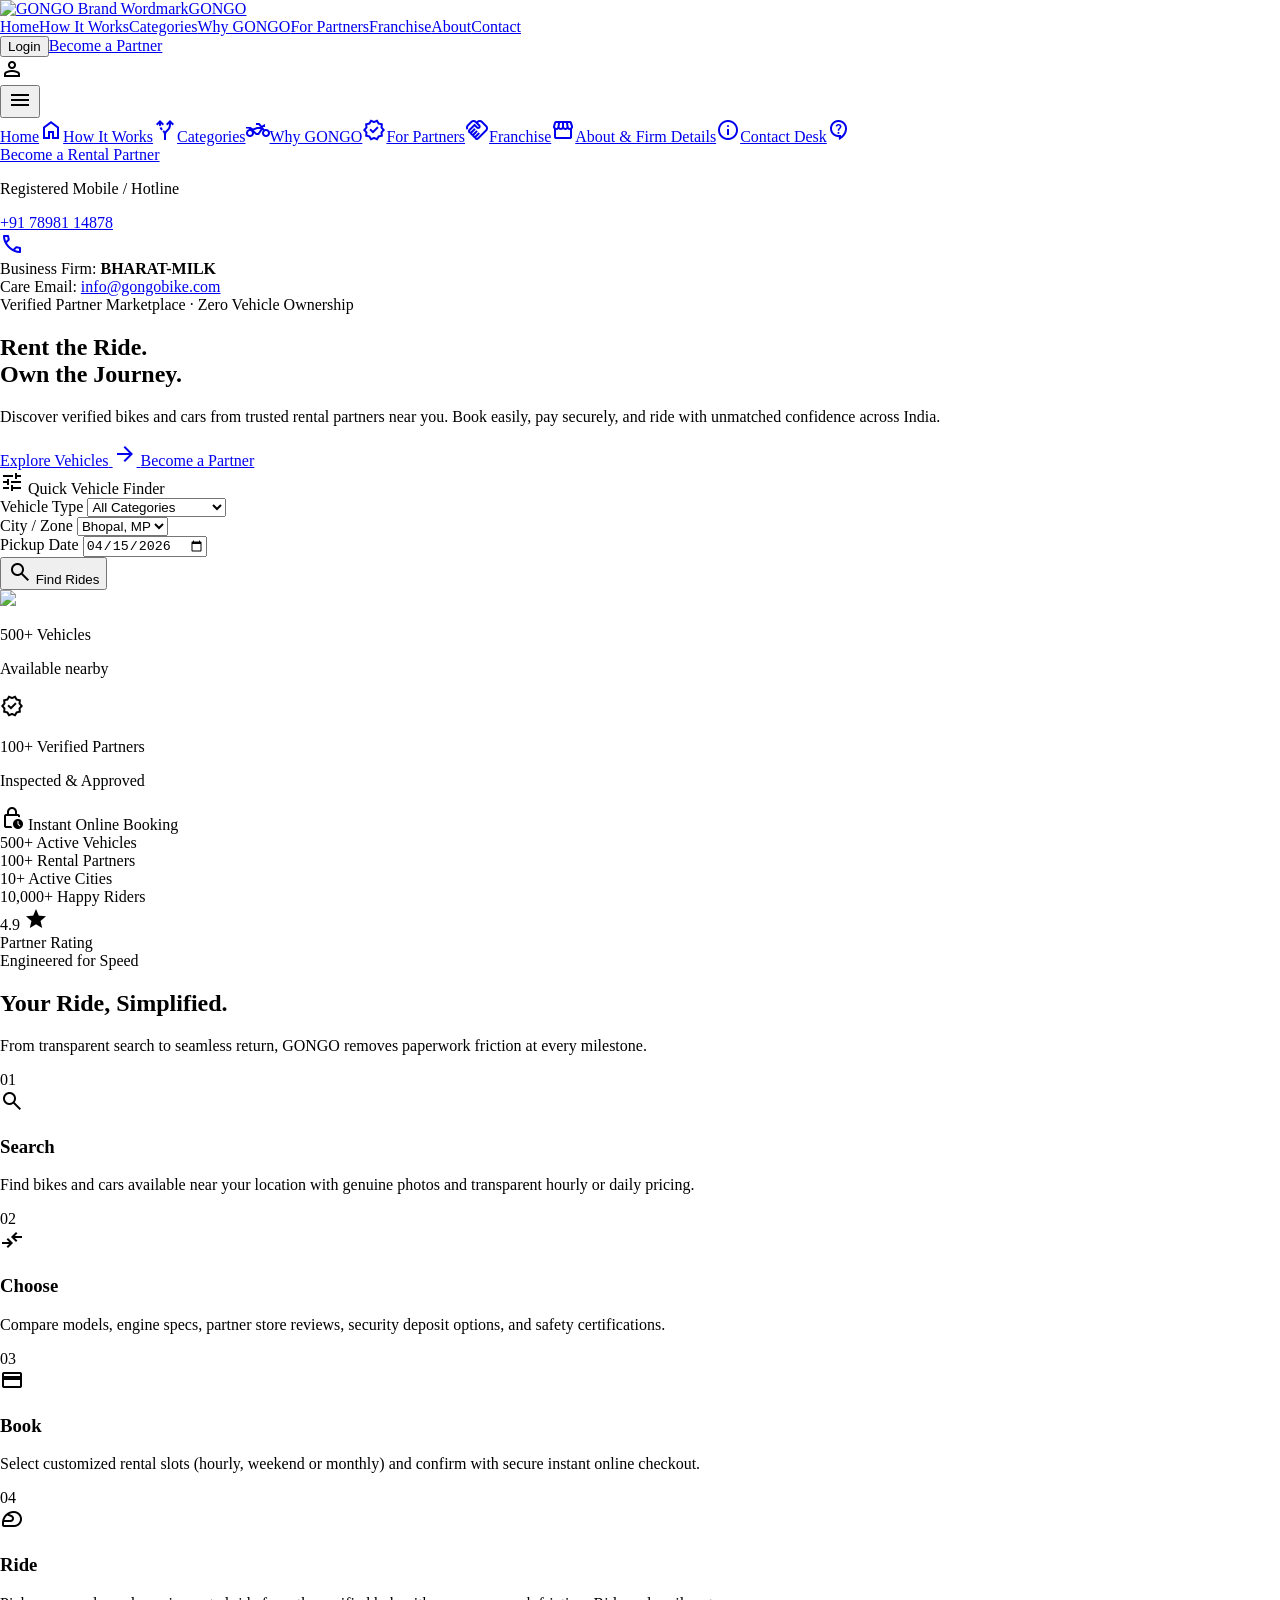
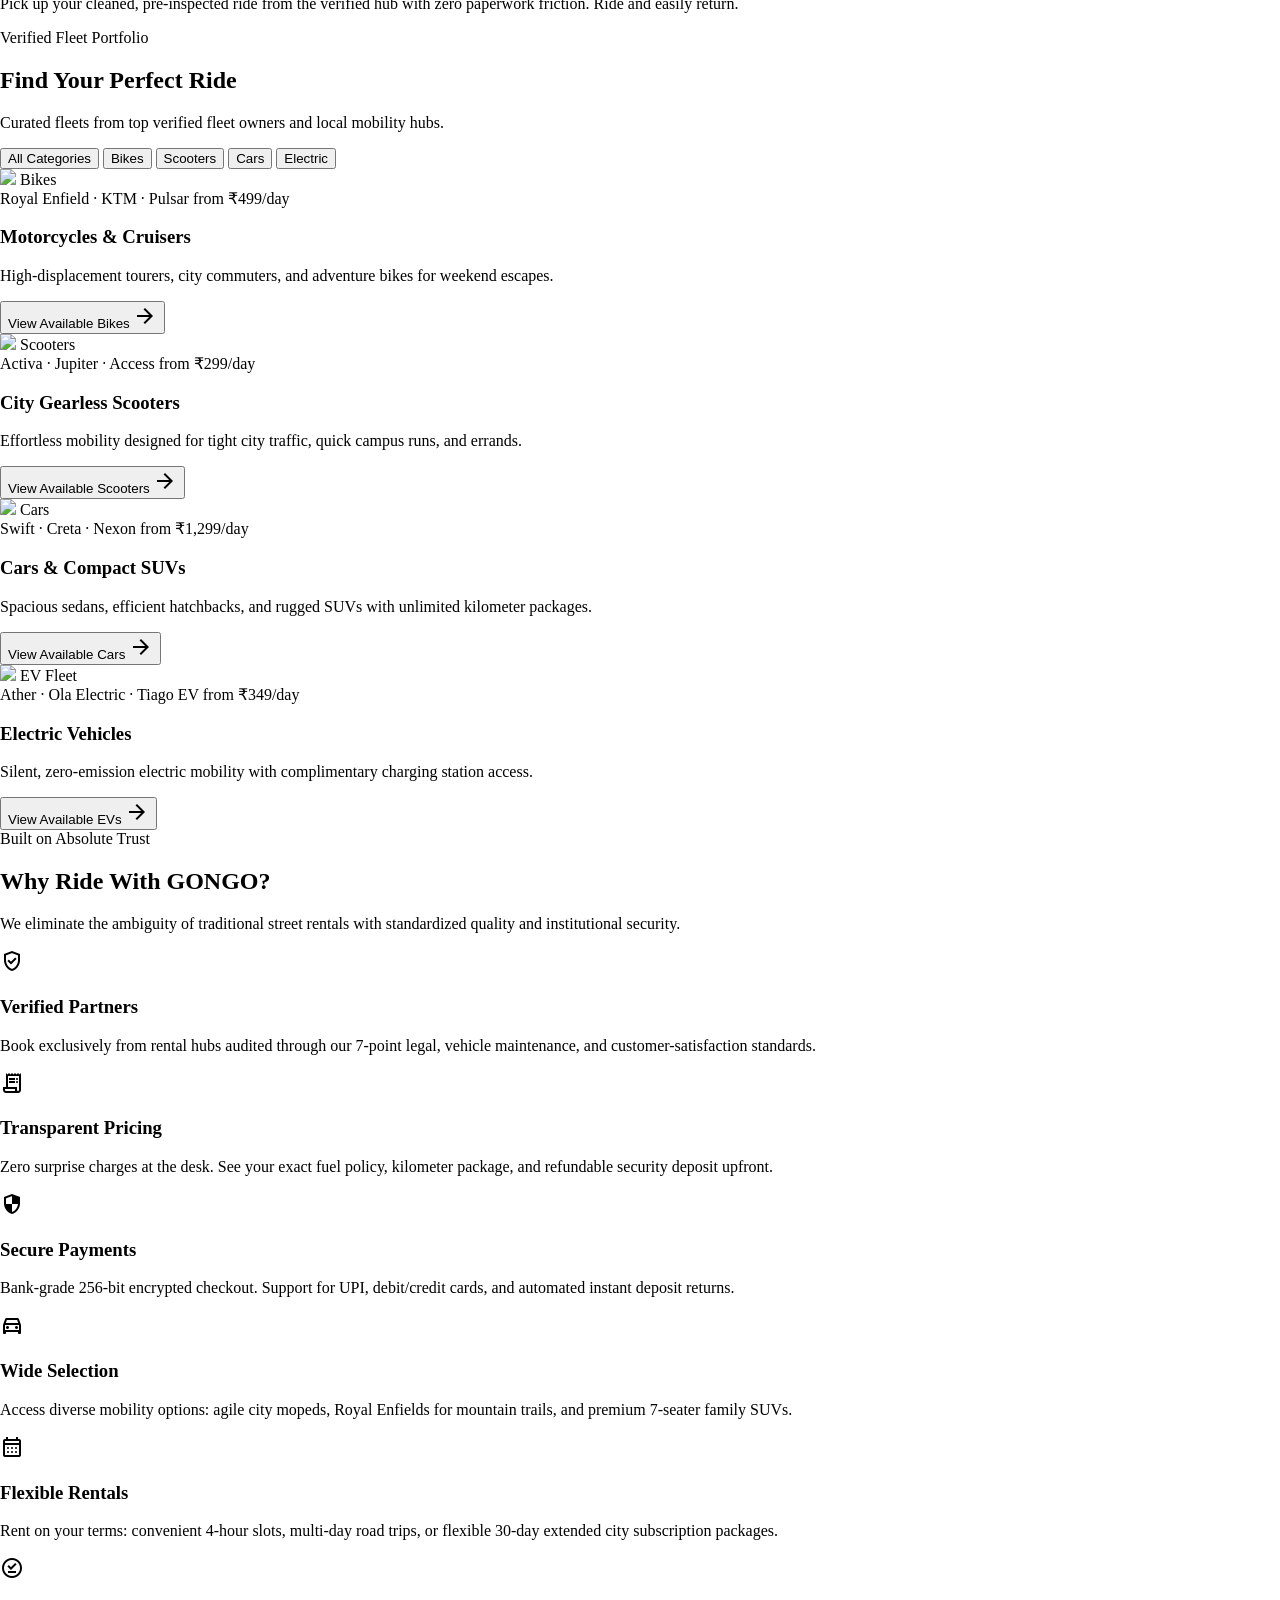
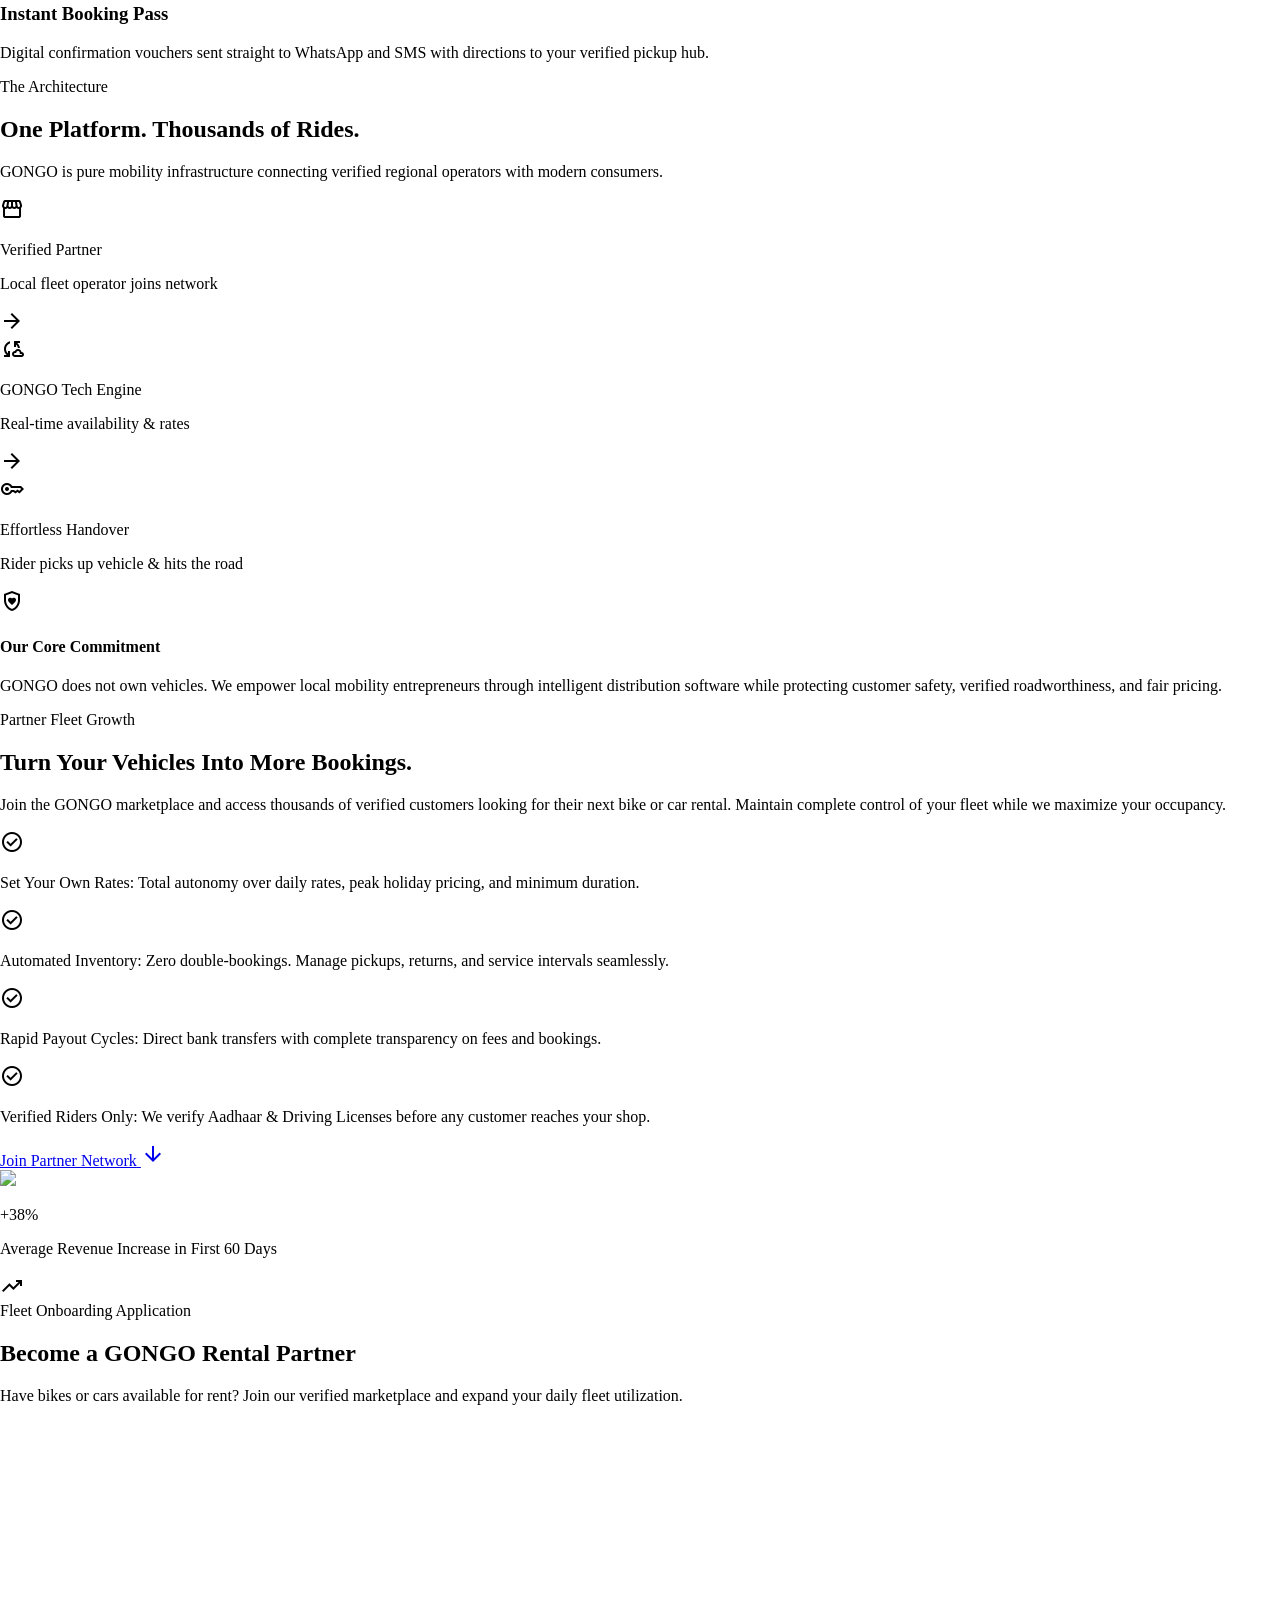
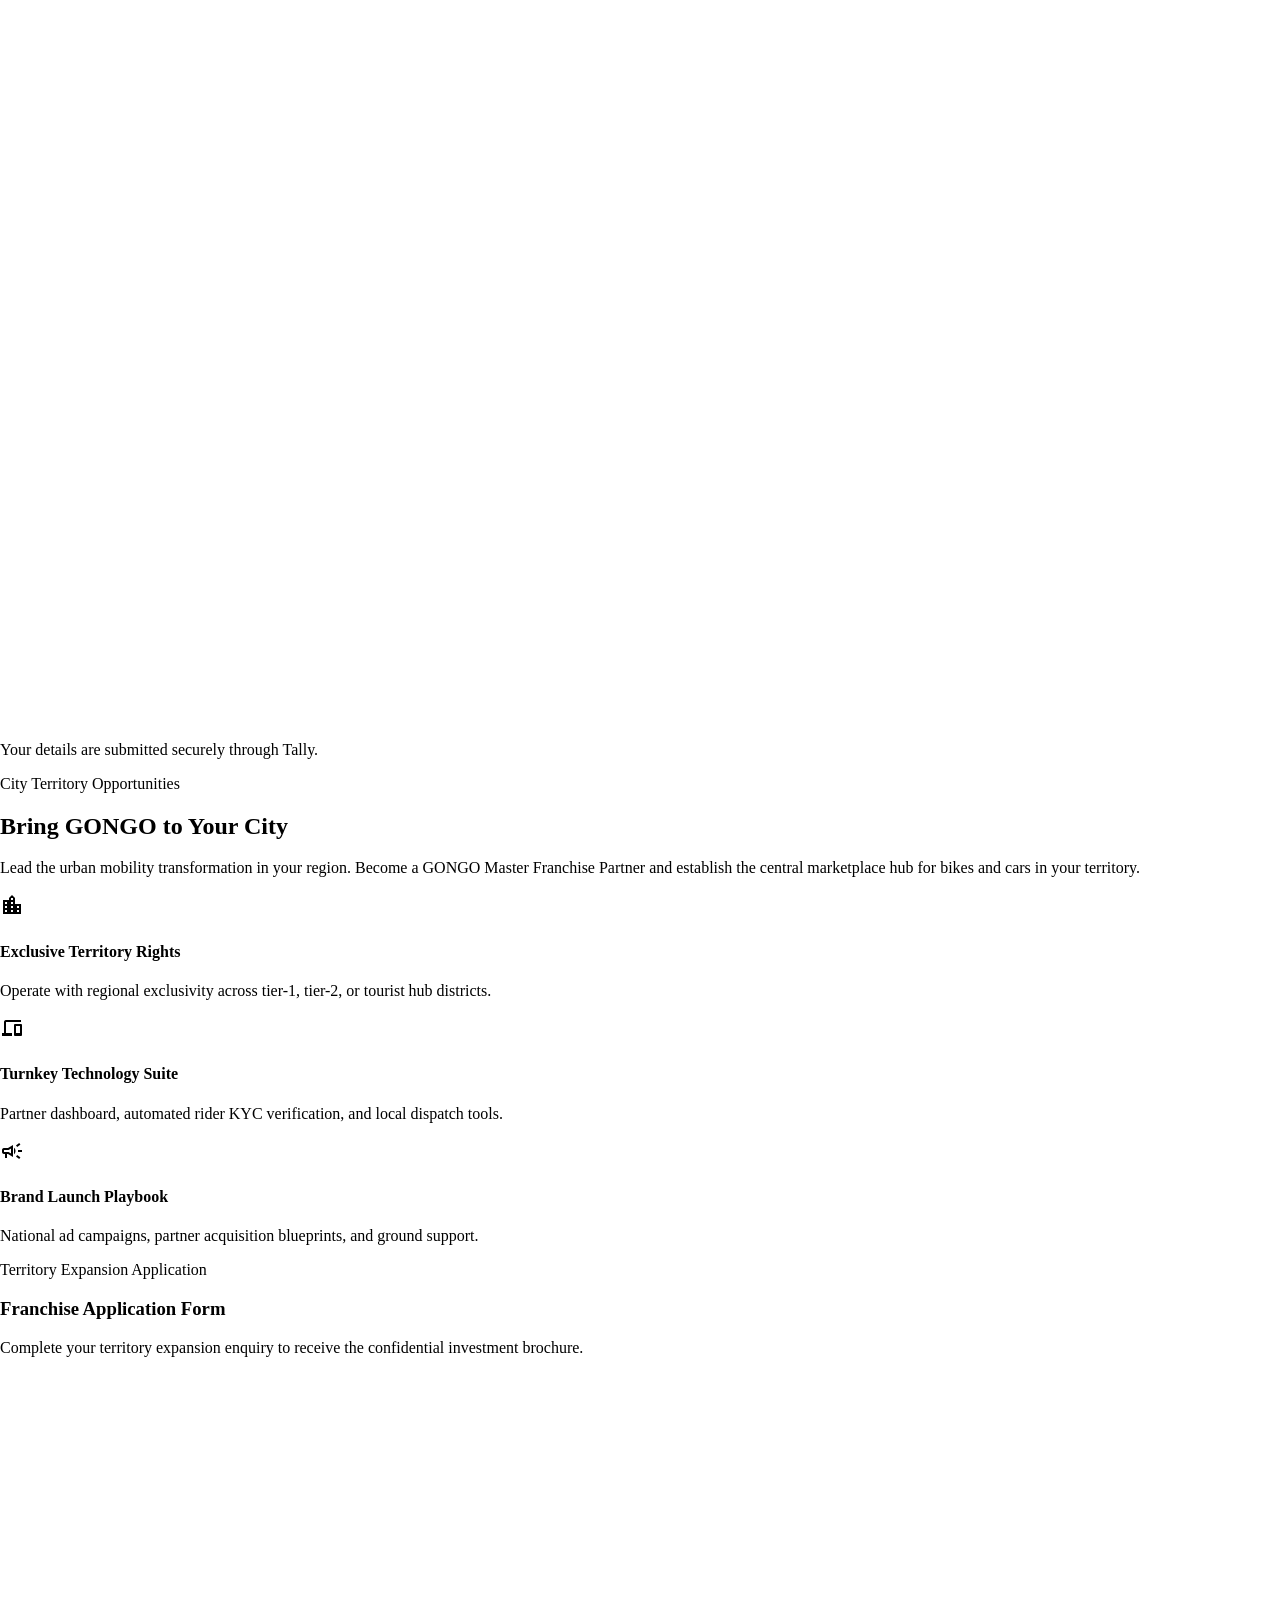
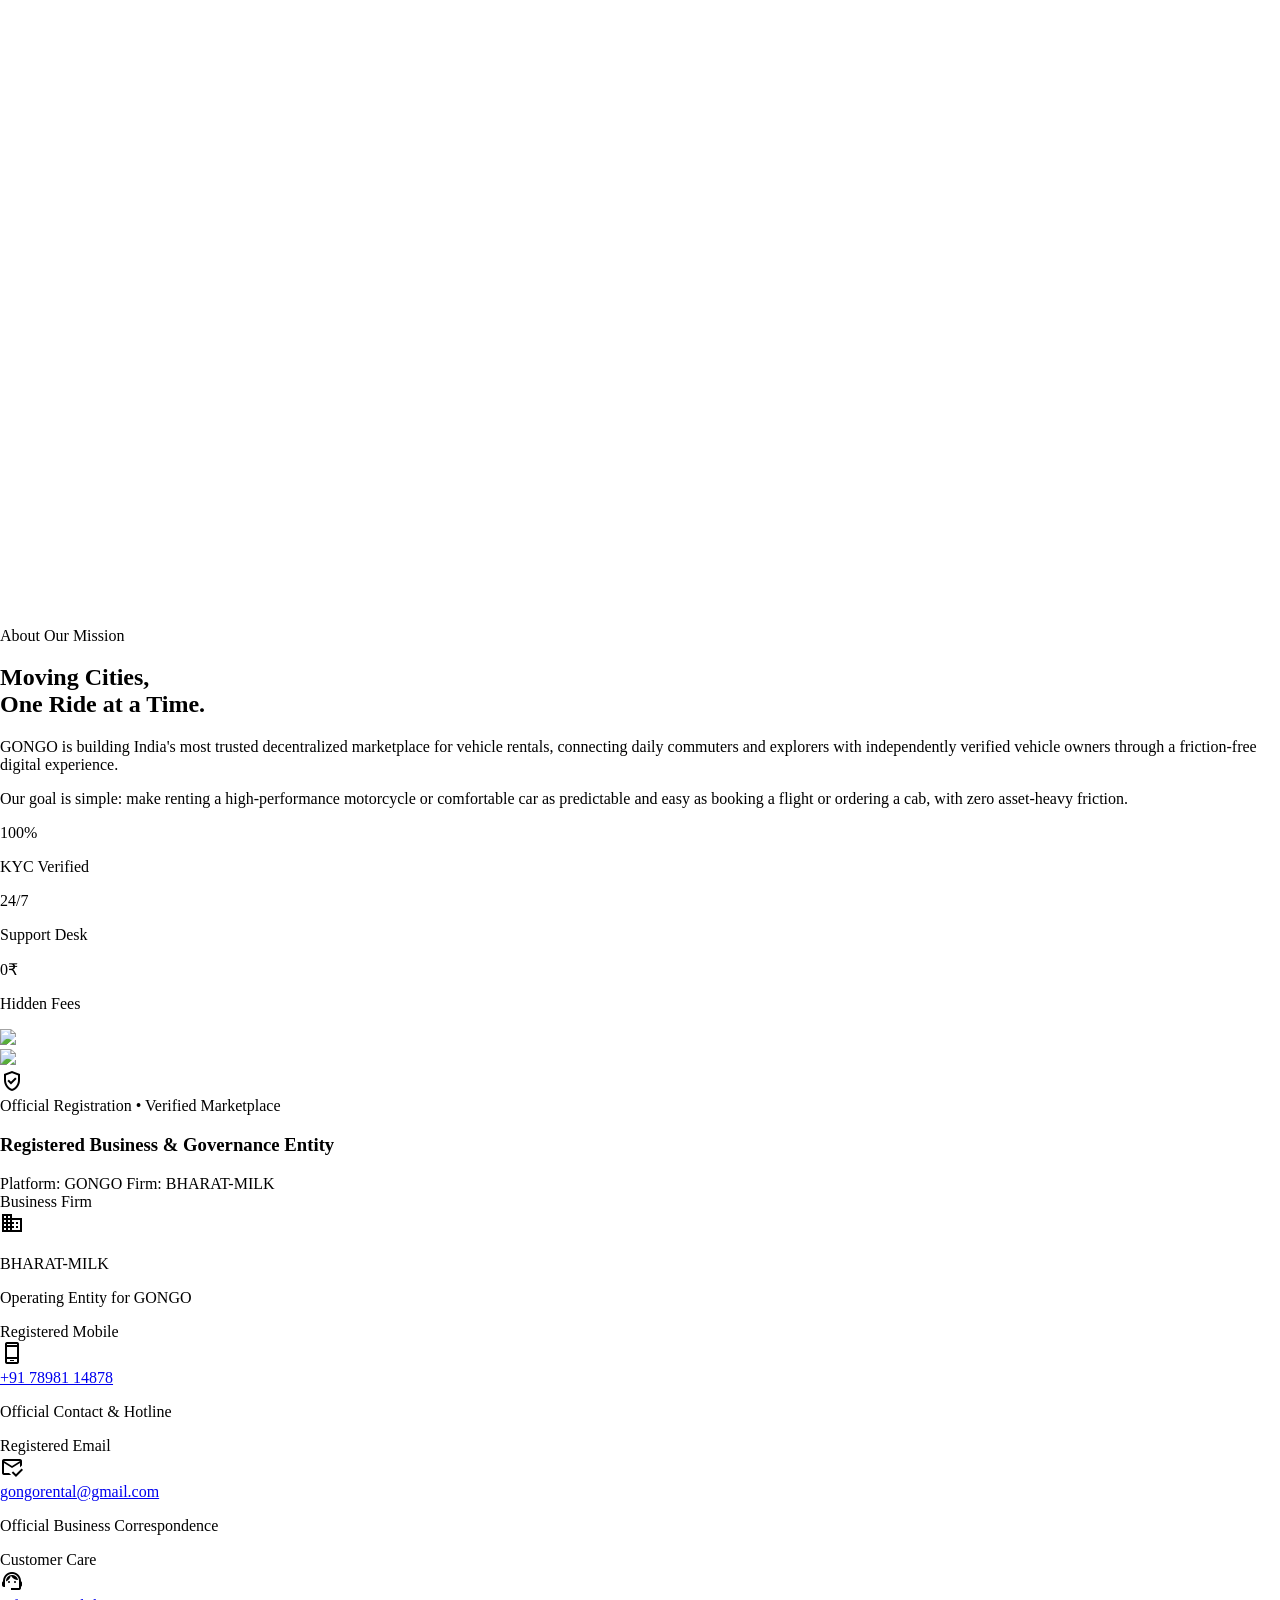
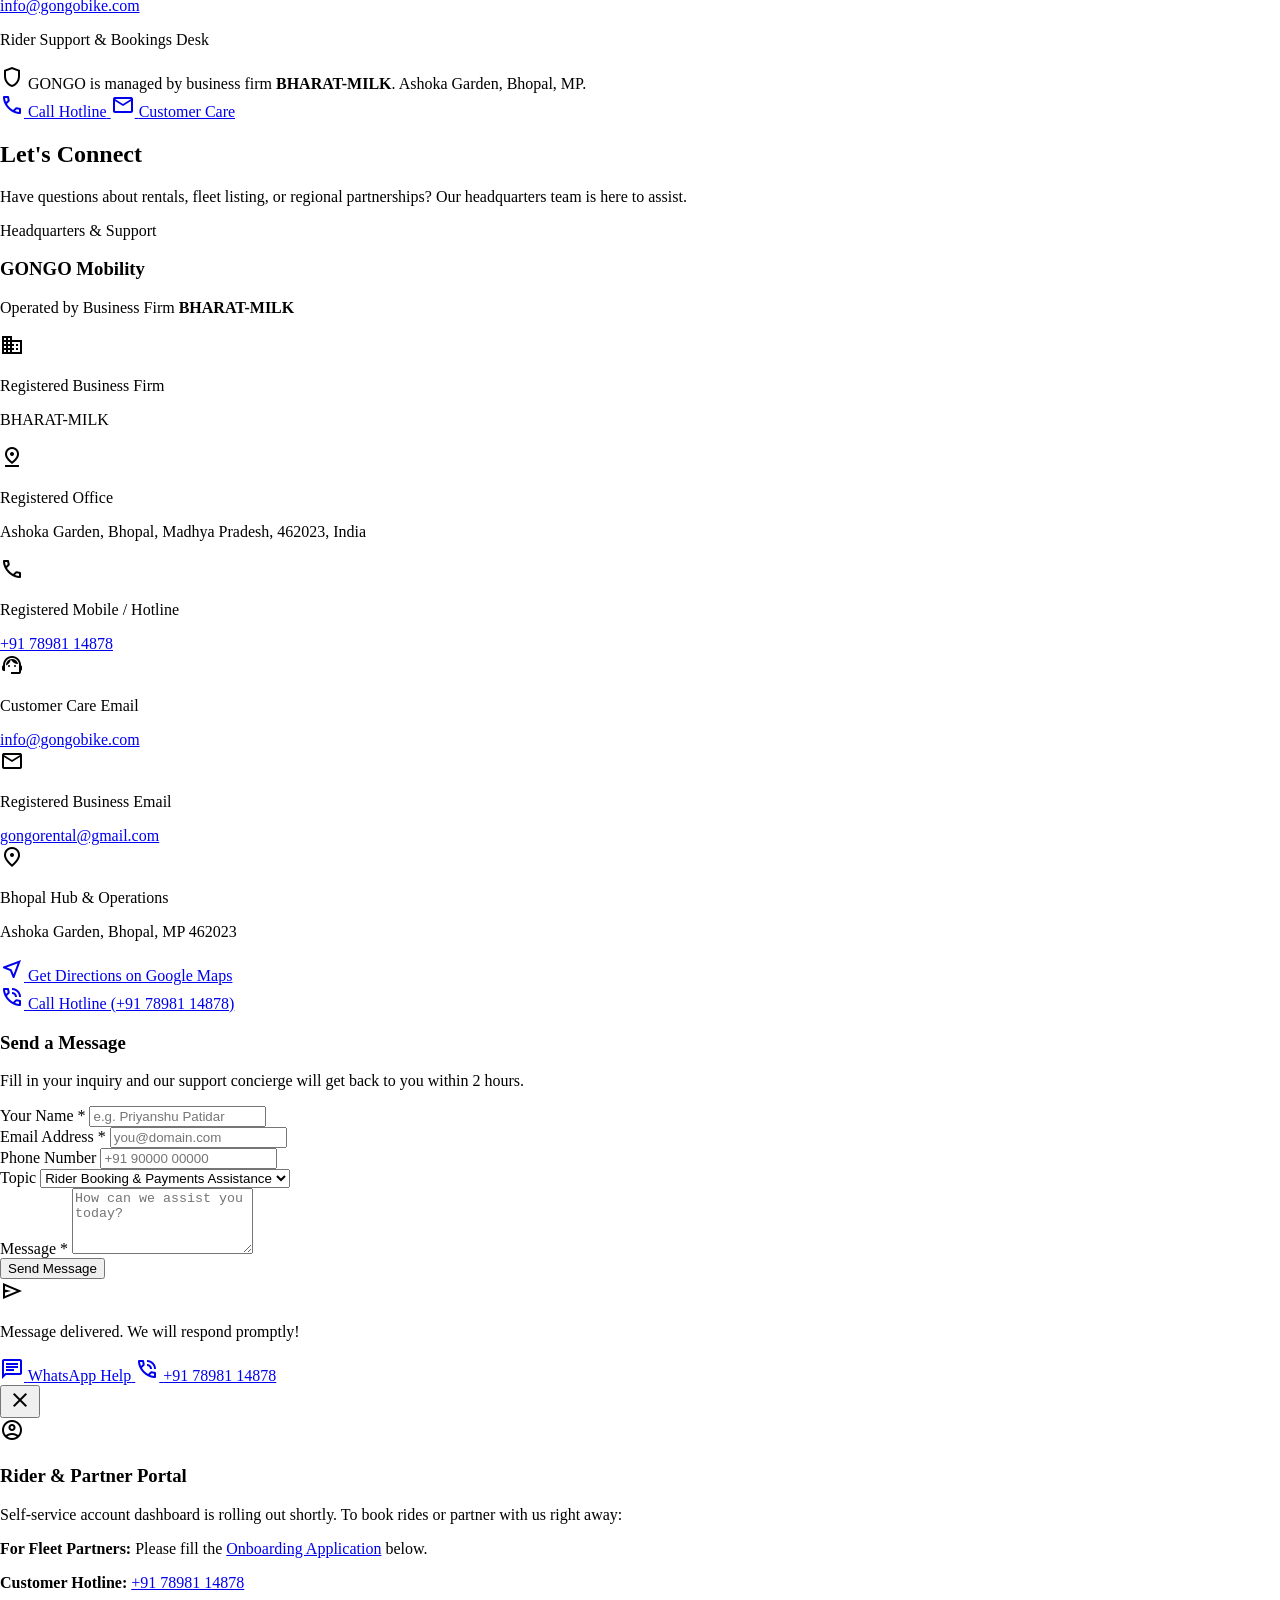
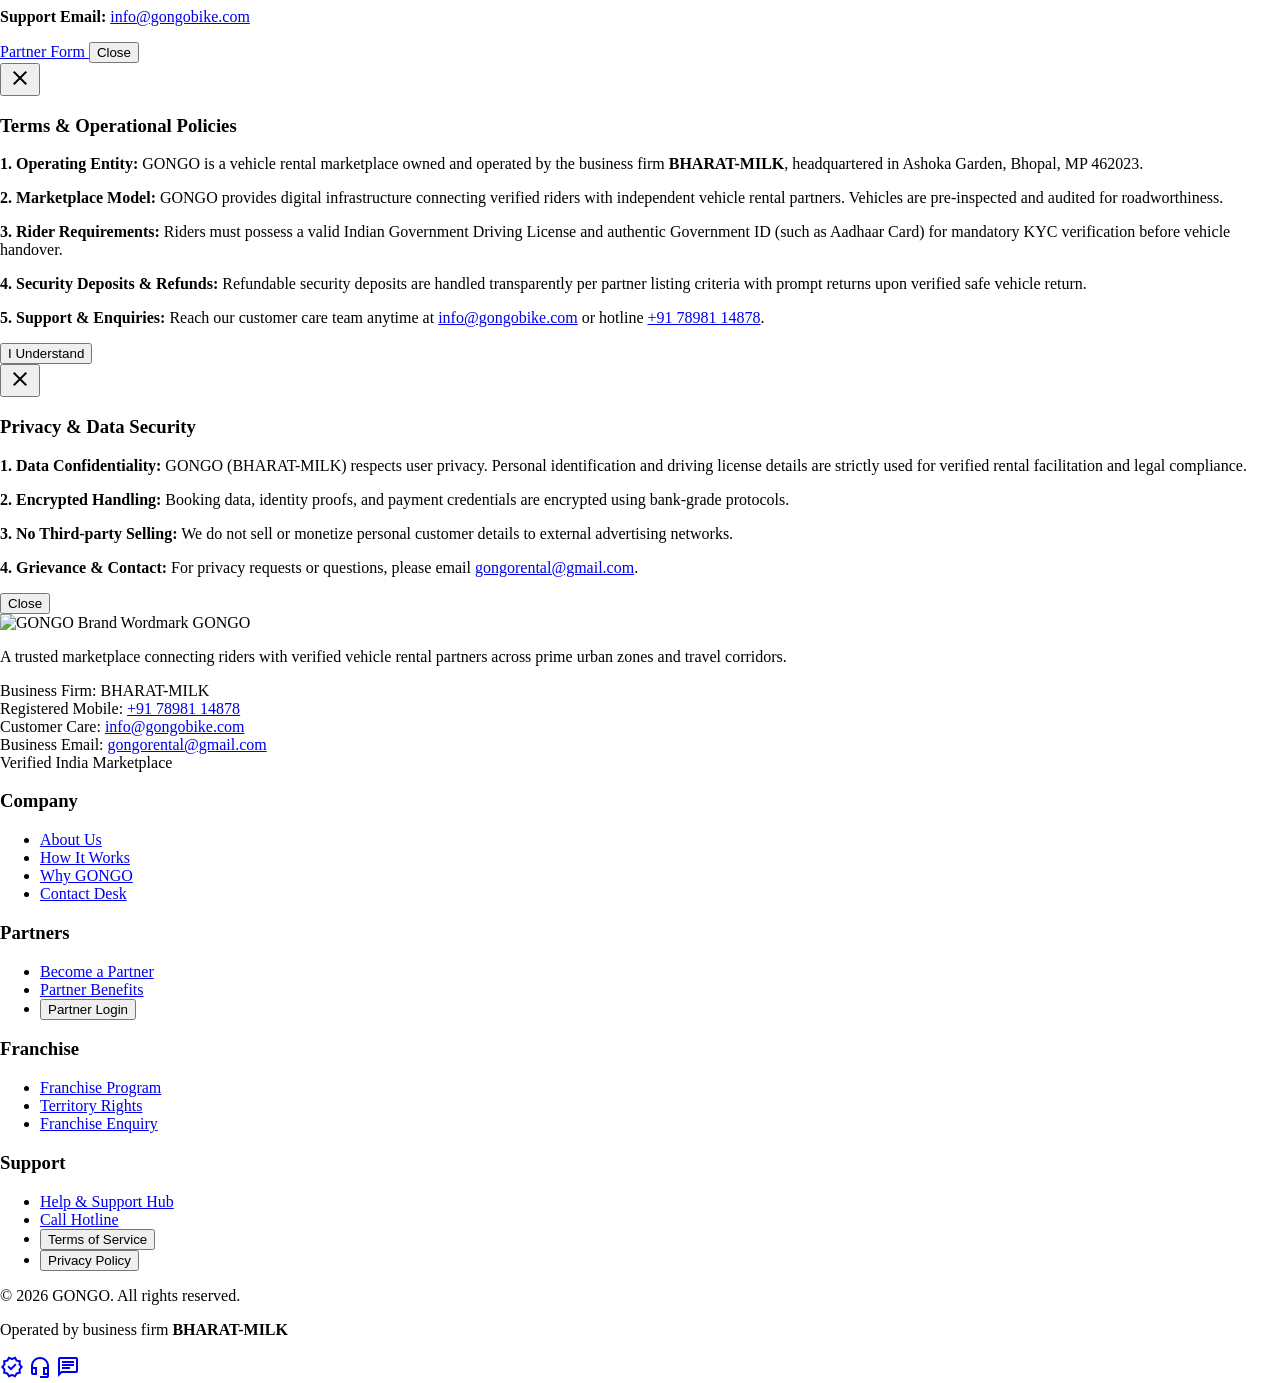
==== index.html @ 3c1fd919 "code update" ====
<!DOCTYPE html>

<html lang="en">
<head>
  <meta charset="utf-8"/>
  <meta content="width=device-width, initial-scale=1.0" name="viewport"/>
  <meta content="web_standard" name="shell-type"/>
  <title>GONGO - Verified Partner Vehicle Rental Marketplace</title>
  <link href="https://fonts.googleapis.com" rel="preconnect"/>
  <link crossorigin="" href="https://fonts.gstatic.com" rel="preconnect"/>
  <link href="https://fonts.googleapis.com/css2?family=Inter:wght@400;600;700;800&amp;display=swap" rel="stylesheet"/>
  <link href="https://fonts.googleapis.com/css2?family=Material+Symbols+Outlined:opsz,wght,FILL,GRAD@24,400,0,0" rel="stylesheet"/>
  <link href="https://fonts.googleapis.com/css2?family=Material+Symbols+Outlined:wght,FILL@100..700,0..1&amp;display=swap" rel="stylesheet"/>

  <!-- Custom Stylesheet -->
  <link rel="stylesheet" href="style.css"/>

  <!-- Tailwind CSS CDN -->
  <script src="https://cdn.tailwindcss.com"></script>

  <!-- Custom Script (Tailwind Config & Interactive Behaviors) -->
  <script src="script.js"></script>

  <!-- Tally Forms Embed Script -->
  <script async src="https://tally.so/widgets/embed.js"></script>
</head>
<body class="bg-background font-body-md text-on-surface antialiased">
<header class="fixed top-0 left-0 right-0 z-50 bg-surface/95 backdrop-blur-xl border-b border-border-subtle"><div class="h-20 max-w-7xl mx-auto px-6 lg:px-12 flex items-center justify-between gap-4"><a href="#hero" class="flex items-center gap-3 shrink-0 group"><img alt="GONGO Brand Wordmark" class="h-8 w-auto object-contain transition-transform group-hover:scale-105" src="https://lh3.googleusercontent.com/aida/[base64]"/><span class="font-headline-sm text-headline-sm tracking-tight text-on-surface font-bold">GONGO</span></a><nav class="hidden xl:flex items-center gap-6" data-active-classes="text-primary font-bold"><a aria-current="page" class="transition-colors text-primary font-bold hover:text-brand-orange-hover" data-path="home" href="#hero">Home</a><a class="font-label-md text-label-md text-on-surface-variant hover:text-on-surface transition-colors" data-path="how-it-works" href="#how-it-works">How It Works</a><a class="font-label-md text-label-md text-on-surface-variant hover:text-on-surface transition-colors" data-path="categories" href="#categories">Categories</a><a class="font-label-md text-label-md text-on-surface-variant hover:text-on-surface transition-colors" data-path="why-gongo" href="#why-gongo">Why GONGO</a><a class="font-label-md text-label-md text-on-surface-variant hover:text-on-surface transition-colors" data-path="for-partners" href="#partners">For Partners</a><a class="font-label-md text-label-md text-on-surface-variant hover:text-on-surface transition-colors" data-path="franchise" href="#franchise">Franchise</a><a class="font-label-md text-label-md text-on-surface-variant hover:text-on-surface transition-colors" data-path="about-us" href="#about">About</a><a class="font-label-md text-label-md text-on-surface-variant hover:text-on-surface transition-colors" data-path="contact" href="#contact">Contact</a></nav><div class="flex items-center gap-3 shrink-0"><button class="hidden sm:inline-flex items-center justify-center px-4 py-2 font-label-md text-label-md text-on-surface-variant hover:text-on-surface transition-colors rounded-lg hover:bg-surface-container" type="button" onclick="openLoginModal()">Login</button><a class="hidden sm:inline-flex items-center justify-center px-5 py-2.5 rounded-xl bg-primary-container text-on-primary hover:bg-brand-orange-hover font-label-md text-label-md font-semibold transition-all shadow-sm" data-path="become-partner" href="#partner-form-section">Become a Partner</a><div class="w-8 h-8 rounded-full bg-primary flex items-center justify-center shrink-0 cursor-pointer hover:opacity-90 transition-opacity" onclick="openLoginModal()" title="Account"><span class="material-symbols-outlined text-on-primary text-[18px]">person</span></div><button id="mobile-menu-btn" aria-label="Toggle Navigation Menu" class="xl:hidden p-2 text-on-surface-variant hover:text-on-surface rounded-lg hover:bg-surface-container transition-colors" type="button" onclick="toggleMobileMenu()"><span id="mobile-menu-icon" class="material-symbols-outlined text-[24px]">menu</span></button></div></div><div id="mobile-nav" class="hidden xl:hidden bg-surface-pure border-t border-border-subtle shadow-2xl px-6 py-6 max-h-[85vh] overflow-y-auto"><nav class="flex flex-col space-y-2"><a class="px-3 py-2.5 rounded-xl text-primary font-bold hover:bg-surface-container transition-colors flex items-center justify-between" href="#hero" onclick="toggleMobileMenu()"><span>Home</span><span class="material-symbols-outlined text-[18px]">home</span></a><a class="px-3 py-2.5 rounded-xl text-on-surface font-semibold hover:bg-surface-container transition-colors flex items-center justify-between" href="#how-it-works" onclick="toggleMobileMenu()"><span>How It Works</span><span class="material-symbols-outlined text-[18px]">alt_route</span></a><a class="px-3 py-2.5 rounded-xl text-on-surface font-semibold hover:bg-surface-container transition-colors flex items-center justify-between" href="#categories" onclick="toggleMobileMenu()"><span>Categories</span><span class="material-symbols-outlined text-[18px]">two_wheeler</span></a><a class="px-3 py-2.5 rounded-xl text-on-surface font-semibold hover:bg-surface-container transition-colors flex items-center justify-between" href="#why-gongo" onclick="toggleMobileMenu()"><span>Why GONGO</span><span class="material-symbols-outlined text-[18px]">verified</span></a><a class="px-3 py-2.5 rounded-xl text-on-surface font-semibold hover:bg-surface-container transition-colors flex items-center justify-between" href="#partners" onclick="toggleMobileMenu()"><span>For Partners</span><span class="material-symbols-outlined text-[18px]">handshake</span></a><a class="px-3 py-2.5 rounded-xl text-on-surface font-semibold hover:bg-surface-container transition-colors flex items-center justify-between" href="#franchise" onclick="toggleMobileMenu()"><span>Franchise</span><span class="material-symbols-outlined text-[18px]">storefront</span></a><a class="px-3 py-2.5 rounded-xl text-on-surface font-semibold hover:bg-surface-container transition-colors flex items-center justify-between" href="#about" onclick="toggleMobileMenu()"><span>About &amp; Firm Details</span><span class="material-symbols-outlined text-[18px]">info</span></a><a class="px-3 py-2.5 rounded-xl text-on-surface font-semibold hover:bg-surface-container transition-colors flex items-center justify-between" href="#contact" onclick="toggleMobileMenu()"><span>Contact Desk</span><span class="material-symbols-outlined text-[18px]">contact_support</span></a></nav><div class="mt-5 pt-4 border-t border-border-subtle flex flex-col gap-3"><a class="w-full py-3 rounded-xl bg-primary-container text-on-primary hover:bg-brand-orange-hover font-label-md text-label-md font-semibold text-center transition-all shadow-sm" href="#partner-form-section" onclick="toggleMobileMenu()">Become a Rental Partner</a><div class="p-3.5 rounded-xl bg-surface-container-low flex items-center justify-between"><div><p class="text-[11px] text-text-muted uppercase font-bold tracking-wider">Registered Mobile / Hotline</p><a href="tel:+917898114878" class="text-sm font-bold text-on-surface hover:text-primary-container">+91 78981 14878</a></div><a href="tel:+917898114878" class="w-9 h-9 rounded-full bg-primary-container text-on-primary flex items-center justify-center shadow-sm"><span class="material-symbols-outlined text-[18px]">call</span></a></div><div class="px-3 py-2 text-xs text-text-muted">Business Firm: <strong class="text-on-surface">BHARAT-MILK</strong><br/>Care Email: <a href="mailto:info@gongobike.com" class="text-primary hover:underline">info@gongobike.com</a></div></div></div></header><main class="w-full pt-20 bg-background"><div class="flex flex-col w-full text-on-surface">
<!-- 1. HERO SECTION -->
<section class="relative w-full max-w-7xl mx-auto px-6 lg:px-12 pt-8 pb-16 lg:pt-14 lg:pb-24" id="hero">
<div class="grid grid-cols-1 lg:grid-cols-12 gap-12 lg:gap-8 items-center">
<!-- Hero Left Content -->
<div class="lg:col-span-7 flex flex-col items-start space-y-6">
<!-- Marketplace Trust Badge -->
<div class="inline-flex items-center gap-2 px-3.5 py-1.5 rounded-full bg-surface-container border-0 shadow-sm text-on-surface">
<span class="w-2 h-2 rounded-full bg-emerald-500 animate-pulse"></span>
<span class="font-label-sm text-label-sm tracking-wide text-on-surface-variant font-semibold">Verified Partner Marketplace · Zero Vehicle Ownership</span>
</div>
<!-- Main Headline -->
<h1 class="font-display-hero text-display-hero-mobile lg:text-display-hero tracking-tight text-on-surface font-extrabold max-w-2xl">
          Rent the Ride. <br/>
<span class="text-primary-container">Own the Journey.</span>
</h1>
<!-- Supporting Value Copy -->
<p class="font-body-lg text-body-lg text-text-muted max-w-xl">
          Discover verified bikes and cars from trusted rental partners near you. Book easily, pay securely, and ride with unmatched confidence across India.
        </p>
<!-- CTA Cluster -->
<div class="flex flex-wrap items-center gap-4 pt-2 w-full sm:w-auto">
<a class="w-full sm:w-auto inline-flex items-center justify-center gap-2.5 px-7 py-3.5 rounded-xl bg-primary-container text-on-primary hover:bg-brand-orange-hover font-label-md text-label-md font-semibold transition-all shadow-md hover:-translate-y-0.5" href="#categories">
<span>Explore Vehicles</span>
<span class="material-symbols-outlined text-[18px]">arrow_forward</span>
</a>
<a class="w-full sm:w-auto inline-flex items-center justify-center px-6 py-3.5 rounded-xl bg-surface-container hover:bg-surface-container-high text-on-surface font-label-md text-label-md font-semibold transition-colors shadow-sm" href="#partners">
            Become a Partner
          </a>
</div>
<!-- Fast Inline Ride Finder Widget -->
<div class="w-full mt-4 p-4 lg:p-5 rounded-2xl bg-surface-pure shadow-md">
<div class="flex items-center gap-2 mb-3.5">
<span class="material-symbols-outlined text-primary-container text-[20px]">tune</span>
<span class="font-label-md text-label-md text-on-surface font-bold uppercase tracking-wider">Quick Vehicle Finder</span>
</div>
<form class="grid grid-cols-1 sm:grid-cols-2 lg:grid-cols-4 gap-3" id="hero-quick-search" onsubmit="handleQuickSearch(event)">
<div>
<label class="block font-label-sm text-label-sm font-semibold text-text-muted mb-1" for="v-type">Vehicle Type</label>
<select class="w-full h-11 px-3 rounded-lg bg-surface-container-low text-on-surface font-body-sm text-body-sm focus:outline-none focus:bg-surface-pure focus:ring-2 focus:ring-primary-container transition-all" id="v-type">
<option value="all">All Categories</option>
<option value="bikes">Motorcycles</option>
<option value="scooters">Scooters &amp; Mopeds</option>
<option value="cars">Cars &amp; SUVs</option>
<option value="ev">Electric Vehicles</option>
</select>
</div>
<div>
<label class="block font-label-sm text-label-sm font-semibold text-text-muted mb-1" for="city-select">City / Zone</label>
<select class="w-full h-11 px-3 rounded-lg bg-surface-container-low text-on-surface font-body-sm text-body-sm focus:outline-none focus:bg-surface-pure focus:ring-2 focus:ring-primary-container transition-all" id="city-select">
<option value="bhopal">Bhopal, MP</option>
<option value="indore">Indore, MP</option>
<option value="delhi">Delhi NCR</option>
<option value="pune">Pune, MH</option>
</select>
</div>
<div>
<label class="block font-label-sm text-label-sm font-semibold text-text-muted mb-1" for="pickup-date">Pickup Date</label>
<input class="w-full h-11 px-3 rounded-lg bg-surface-container-low text-on-surface font-body-sm text-body-sm focus:outline-none focus:bg-surface-pure focus:ring-2 focus:ring-primary-container transition-all" id="pickup-date" type="date" value="2026-04-15"/>
</div>
<div class="flex items-end">
<button class="w-full h-11 px-4 rounded-lg bg-primary-container hover:bg-brand-orange-hover text-on-primary font-label-md text-label-md font-semibold flex items-center justify-center gap-1.5 transition-all shadow-sm" type="submit">
<span class="material-symbols-outlined text-[18px]">search</span>
<span>Find Rides</span>
</button>
</div>
</form>
</div>
</div>
<!-- Hero Right Dynamic Visual Frame -->
<div class="lg:col-span-5 relative w-full">
<div class="relative w-full aspect-[4/3] sm:aspect-[16/11] lg:aspect-[4/3] rounded-3xl overflow-hidden shadow-xl bg-surface-container">
<img class="w-full h-full object-cover transition-transform duration-700 hover:scale-105" data-alt="A modern matte black SUV and an adventure touring motorcycle parked on an asphalt viewpoint overlooking a glowing metropolitan city skyline at twilight. Soft cinematic golden hour lighting, clean automotive styling with high contrast and urban mobility vibe matching GONGO colors." src="https://lh3.googleusercontent.com/aida-public/[base64]"/>
<!-- Subtle Dark Scrim Gradient -->
<div class="absolute inset-0 bg-gradient-to-t from-black/60 via-transparent to-transparent pointer-events-none"></div>
<!-- Top-Left Floating Badge -->
<div class="absolute top-4 left-4 backdrop-blur-md bg-surface/90 rounded-xl px-3.5 py-2 shadow-md flex items-center gap-2.5">
<span class="w-2.5 h-2.5 rounded-full bg-emerald-500 animate-ping"></span>
<div>
<p class="font-label-sm text-label-sm font-bold text-on-surface leading-none">500+ Vehicles</p>
<p class="text-[10px] text-text-muted font-medium">Available nearby</p>
</div>
</div>
<!-- Bottom-Right Floating Badge -->
<div class="absolute bottom-4 right-4 backdrop-blur-md bg-surface/90 rounded-xl px-3.5 py-2 shadow-md flex items-center gap-2">
<div class="w-7 h-7 rounded-lg bg-brand-orange-subtle flex items-center justify-center text-primary-container">
<span class="material-symbols-outlined text-[18px]">verified</span>
</div>
<div>
<p class="font-label-sm text-label-sm font-bold text-on-surface leading-none">100+ Verified Partners</p>
<p class="text-[10px] text-text-muted font-medium">Inspected &amp; Approved</p>
</div>
</div>
<!-- Bottom-Left Floating Micro-Trust Badge -->
<div class="absolute bottom-4 left-4 hidden sm:flex backdrop-blur-md bg-inverse-surface/85 text-inverse-on-surface rounded-xl px-3 py-1.5 shadow-md items-center gap-1.5">
<span class="material-symbols-outlined text-emerald-400 text-[16px]">lock_clock</span>
<span class="text-[11px] font-medium tracking-tight">Instant Online Booking</span>
</div>
</div>
</div>
</div>
</section>
<!-- 2. TRUST & STATS STRIP -->
<section class="w-full bg-surface-container-low py-10">
<div class="max-w-7xl mx-auto px-6 lg:px-12">
<div class="grid grid-cols-2 md:grid-cols-5 gap-6 lg:gap-8 items-center text-center">
<div class="flex flex-col items-center">
<span class="font-stat-display text-stat-display text-on-surface font-extrabold tracking-tight">500+</span>
<span class="font-label-sm text-label-sm text-text-muted uppercase tracking-wider mt-1">Active Vehicles</span>
</div>
<div class="flex flex-col items-center">
<span class="font-stat-display text-stat-display text-on-surface font-extrabold tracking-tight">100+</span>
<span class="font-label-sm text-label-sm text-text-muted uppercase tracking-wider mt-1">Rental Partners</span>
</div>
<div class="flex flex-col items-center">
<span class="font-stat-display text-stat-display text-on-surface font-extrabold tracking-tight">10+</span>
<span class="font-label-sm text-label-sm text-text-muted uppercase tracking-wider mt-1">Active Cities</span>
</div>
<div class="flex flex-col items-center">
<span class="font-stat-display text-stat-display text-on-surface font-extrabold tracking-tight">10,000+</span>
<span class="font-label-sm text-label-sm text-text-muted uppercase tracking-wider mt-1">Happy Riders</span>
</div>
<div class="col-span-2 md:col-span-1 flex flex-col items-center">
<div class="flex items-center gap-1 text-primary-container">
<span class="font-stat-display text-stat-display font-extrabold tracking-tight">4.9</span>
<span class="material-symbols-outlined text-[24px]" style="font-variation-settings: 'FILL' 1;">star</span>
</div>
<span class="font-label-sm text-label-sm text-text-muted uppercase tracking-wider mt-1">Partner Rating</span>
</div>
</div>
</div>
</section>
<!-- 3. HOW GONGO WORKS -->
<section class="w-full max-w-7xl mx-auto px-6 lg:px-12 py-20 lg:py-24" id="how-it-works">
<div class="text-center max-w-2xl mx-auto mb-16">
<div class="inline-flex items-center gap-2 px-3 py-1 rounded-full bg-brand-orange-subtle text-primary font-label-sm text-label-sm font-semibold mb-3">
        Engineered for Speed
      </div>
<h2 class="font-headline-lg text-headline-lg-mobile lg:text-headline-lg text-on-surface font-bold tracking-tight">
        Your Ride, Simplified.
      </h2>
<p class="font-body-md text-body-md text-text-muted mt-3">
        From transparent search to seamless return, GONGO removes paperwork friction at every milestone.
      </p>
</div>
<!-- 4-step horizontal interconnected layout -->
<div class="relative grid grid-cols-1 md:grid-cols-2 lg:grid-cols-4 gap-8">
<!-- Step 01 -->
<div class="group relative flex flex-col p-6 rounded-2xl bg-surface-pure shadow-sm hover:shadow-md transition-all duration-300">
<div class="flex items-center justify-between mb-6">
<span class="font-stat-display text-stat-display text-primary-container font-extrabold">01</span>
<div class="w-10 h-10 rounded-xl bg-surface-container flex items-center justify-center text-on-surface group-hover:bg-primary-container group-hover:text-on-primary transition-colors">
<span class="material-symbols-outlined text-[22px]">search</span>
</div>
</div>
<h3 class="font-headline-sm text-headline-sm text-on-surface font-bold mb-2">Search</h3>
<p class="font-body-sm text-body-sm text-text-muted leading-relaxed">
          Find bikes and cars available near your location with genuine photos and transparent hourly or daily pricing.
        </p>
</div>
<!-- Step 02 -->
<div class="group relative flex flex-col p-6 rounded-2xl bg-surface-pure shadow-sm hover:shadow-md transition-all duration-300">
<div class="flex items-center justify-between mb-6">
<span class="font-stat-display text-stat-display text-primary-container font-extrabold">02</span>
<div class="w-10 h-10 rounded-xl bg-surface-container flex items-center justify-center text-on-surface group-hover:bg-primary-container group-hover:text-on-primary transition-colors">
<span class="material-symbols-outlined text-[22px]">compare_arrows</span>
</div>
</div>
<h3 class="font-headline-sm text-headline-sm text-on-surface font-bold mb-2">Choose</h3>
<p class="font-body-sm text-body-sm text-text-muted leading-relaxed">
          Compare models, engine specs, partner store reviews, security deposit options, and safety certifications.
        </p>
</div>
<!-- Step 03 -->
<div class="group relative flex flex-col p-6 rounded-2xl bg-surface-pure shadow-sm hover:shadow-md transition-all duration-300">
<div class="flex items-center justify-between mb-6">
<span class="font-stat-display text-stat-display text-primary-container font-extrabold">03</span>
<div class="w-10 h-10 rounded-xl bg-surface-container flex items-center justify-center text-on-surface group-hover:bg-primary-container group-hover:text-on-primary transition-colors">
<span class="material-symbols-outlined text-[22px]">credit_card</span>
</div>
</div>
<h3 class="font-headline-sm text-headline-sm text-on-surface font-bold mb-2">Book</h3>
<p class="font-body-sm text-body-sm text-text-muted leading-relaxed">
          Select customized rental slots (hourly, weekend or monthly) and confirm with secure instant online checkout.
        </p>
</div>
<!-- Step 04 -->
<div class="group relative flex flex-col p-6 rounded-2xl bg-surface-pure shadow-sm hover:shadow-md transition-all duration-300">
<div class="flex items-center justify-between mb-6">
<span class="font-stat-display text-stat-display text-primary-container font-extrabold">04</span>
<div class="w-10 h-10 rounded-xl bg-surface-container flex items-center justify-center text-on-surface group-hover:bg-primary-container group-hover:text-on-primary transition-colors">
<span class="material-symbols-outlined text-[22px]">sports_motorsports</span>
</div>
</div>
<h3 class="font-headline-sm text-headline-sm text-on-surface font-bold mb-2">Ride</h3>
<p class="font-body-sm text-body-sm text-text-muted leading-relaxed">
          Pick up your cleaned, pre-inspected ride from the verified hub with zero paperwork friction. Ride and easily return.
        </p>
</div>
</div>
</section>
<!-- 4. VEHICLE CATEGORIES -->
<section class="w-full bg-surface-container-low py-20 lg:py-24" id="categories">
<div class="max-w-7xl mx-auto px-6 lg:px-12">
<div class="flex flex-col md:flex-row md:items-end justify-between mb-12 gap-4">
<div>
<div class="inline-flex items-center gap-2 px-3 py-1 rounded-full bg-brand-orange-subtle text-primary font-label-sm text-label-sm font-semibold mb-2">
            Verified Fleet Portfolio
          </div>
<h2 class="font-headline-lg text-headline-lg-mobile lg:text-headline-lg text-on-surface font-bold tracking-tight">
            Find Your Perfect Ride
          </h2>
<p class="font-body-md text-body-md text-text-muted mt-2">
            Curated fleets from top verified fleet owners and local mobility hubs.
          </p>
</div>
<!-- Filter Pill Controls -->
<div class="flex items-center gap-2 overflow-x-auto pb-1" id="category-filter-pills">
<button class="px-4 py-2 rounded-xl text-xs font-semibold bg-primary-container text-on-primary shadow-sm whitespace-nowrap cat-pill active" onclick="filterCategory('all', this)" type="button">All Categories</button>
<button class="px-4 py-2 rounded-xl text-xs font-semibold bg-surface-pure text-on-surface hover:bg-surface-container whitespace-nowrap cat-pill" onclick="filterCategory('bikes', this)" type="button">Bikes</button>
<button class="px-4 py-2 rounded-xl text-xs font-semibold bg-surface-pure text-on-surface hover:bg-surface-container whitespace-nowrap cat-pill" onclick="filterCategory('scooters', this)" type="button">Scooters</button>
<button class="px-4 py-2 rounded-xl text-xs font-semibold bg-surface-pure text-on-surface hover:bg-surface-container whitespace-nowrap cat-pill" onclick="filterCategory('cars', this)" type="button">Cars</button>
<button class="px-4 py-2 rounded-xl text-xs font-semibold bg-surface-pure text-on-surface hover:bg-surface-container whitespace-nowrap cat-pill" onclick="filterCategory('ev', this)" type="button">Electric</button>
</div>
</div>
<!-- 4 High-Polish Category Cards -->
<div class="grid grid-cols-1 sm:grid-cols-2 lg:grid-cols-4 gap-6" id="category-cards-grid">
<!-- Bikes Card -->
<div class="vehicle-card group flex flex-col rounded-2xl bg-surface-pure shadow-sm hover:shadow-xl transition-all duration-300 hover:-translate-y-1 overflow-hidden" data-category="bikes">
<div class="relative w-full aspect-[4/3] bg-surface-container overflow-hidden">
<img class="w-full h-full object-cover transition-transform duration-500 group-hover:scale-105" data-alt="A rugged touring Royal Enfield motorcycle parked against an open scenic mountain trail during golden hour daylight. Crisp detail on chrome exhaust, leather seat, and dual knobby tires with zero background distraction." src="https://lh3.googleusercontent.com/aida-public/[base64]"/>
<span class="absolute top-3 left-3 px-2.5 py-1 rounded-md bg-surface-pure/95 font-label-sm text-label-sm font-semibold text-on-surface shadow-xs">Bikes</span>
</div>
<div class="p-5 flex flex-col flex-grow justify-between">
<div>
<div class="flex items-baseline justify-between mb-2">
<span class="text-xs text-text-muted font-medium">Royal Enfield · KTM · Pulsar</span>
<span class="font-label-sm text-label-sm font-bold text-primary-container">from ₹499/day</span>
</div>
<h3 class="font-headline-sm text-headline-sm text-on-surface font-bold mb-2">Motorcycles &amp; Cruisers</h3>
<p class="font-body-sm text-body-sm text-text-muted">High-displacement tourers, city commuters, and adventure bikes for weekend escapes.</p>
</div>
<button type="button" onclick="selectCategory('bikes')" class="w-full mt-5 pt-4 border-t border-border-subtle/60 flex items-center justify-between text-on-surface group-hover:text-primary-container transition-colors text-left">
<span class="font-label-md text-label-md font-semibold">View Available Bikes</span>
<span class="material-symbols-outlined text-[20px] transition-transform group-hover:translate-x-1">arrow_forward</span>
</button>
</div>
</div>
<!-- Scooters Card -->
<div class="vehicle-card group flex flex-col rounded-2xl bg-surface-pure shadow-sm hover:shadow-xl transition-all duration-300 hover:-translate-y-1 overflow-hidden" data-category="scooters">
<div class="relative w-full aspect-[4/3] bg-surface-container overflow-hidden">
<img class="w-full h-full object-cover transition-transform duration-500 group-hover:scale-105" data-alt="A clean modern Honda Activa and TVS Jupiter scooter parked in an urban city avenue with warm evening light. Pristine paint finish, clean city road setting, modern metropolitan transit feel." src="https://lh3.googleusercontent.com/aida-public/[base64]"/>
<span class="absolute top-3 left-3 px-2.5 py-1 rounded-md bg-surface-pure/95 font-label-sm text-label-sm font-semibold text-on-surface shadow-xs">Scooters</span>
</div>
<div class="p-5 flex flex-col flex-grow justify-between">
<div>
<div class="flex items-baseline justify-between mb-2">
<span class="text-xs text-text-muted font-medium">Activa · Jupiter · Access</span>
<span class="font-label-sm text-label-sm font-bold text-primary-container">from ₹299/day</span>
</div>
<h3 class="font-headline-sm text-headline-sm text-on-surface font-bold mb-2">City Gearless Scooters</h3>
<p class="font-body-sm text-body-sm text-text-muted">Effortless mobility designed for tight city traffic, quick campus runs, and errands.</p>
</div>
<button type="button" onclick="selectCategory('scooters')" class="w-full mt-5 pt-4 border-t border-border-subtle/60 flex items-center justify-between text-on-surface group-hover:text-primary-container transition-colors text-left">
<span class="font-label-md text-label-md font-semibold">View Available Scooters</span>
<span class="material-symbols-outlined text-[20px] transition-transform group-hover:translate-x-1">arrow_forward</span>
</button>
</div>
</div>
<!-- Cars Card -->
<div class="vehicle-card group flex flex-col rounded-2xl bg-surface-pure shadow-sm hover:shadow-xl transition-all duration-300 hover:-translate-y-1 overflow-hidden" data-category="cars">
<div class="relative w-full aspect-[4/3] bg-surface-container overflow-hidden">
<img class="w-full h-full object-cover transition-transform duration-500 group-hover:scale-105" data-alt="A sleek compact SUV crossover car parked in front of a modern glass office pavilion in soft morning light. Clean metallic grey body, alloy wheels, premium urban automotive aesthetic." src="https://lh3.googleusercontent.com/aida-public/[base64]"/>
<span class="absolute top-3 left-3 px-2.5 py-1 rounded-md bg-surface-pure/95 font-label-sm text-label-sm font-semibold text-on-surface shadow-xs">Cars</span>
</div>
<div class="p-5 flex flex-col flex-grow justify-between">
<div>
<div class="flex items-baseline justify-between mb-2">
<span class="text-xs text-text-muted font-medium">Swift · Creta · Nexon</span>
<span class="font-label-sm text-label-sm font-bold text-primary-container">from ₹1,299/day</span>
</div>
<h3 class="font-headline-sm text-headline-sm text-on-surface font-bold mb-2">Cars &amp; Compact SUVs</h3>
<p class="font-body-sm text-body-sm text-text-muted">Spacious sedans, efficient hatchbacks, and rugged SUVs with unlimited kilometer packages.</p>
</div>
<button type="button" onclick="selectCategory('cars')" class="w-full mt-5 pt-4 border-t border-border-subtle/60 flex items-center justify-between text-on-surface group-hover:text-primary-container transition-colors text-left">
<span class="font-label-md text-label-md font-semibold">View Available Cars</span>
<span class="material-symbols-outlined text-[20px] transition-transform group-hover:translate-x-1">arrow_forward</span>
</button>
</div>
</div>
<!-- Electric Vehicles Card -->
<div class="vehicle-card group flex flex-col rounded-2xl bg-surface-pure shadow-sm hover:shadow-xl transition-all duration-300 hover:-translate-y-1 overflow-hidden" data-category="ev">
<div class="relative w-full aspect-[4/3] bg-surface-container overflow-hidden">
<img class="w-full h-full object-cover transition-transform duration-500 group-hover:scale-105" data-alt="A futuristic electric scooter and compact electric hatchback plugged into a sleek charging station in an eco-friendly tech park. Minimalist design, clean green energy ambiance, sharp lighting." src="https://lh3.googleusercontent.com/aida-public/[base64]"/>
<span class="absolute top-3 left-3 px-2.5 py-1 rounded-md bg-surface-pure/95 font-label-sm text-label-sm font-semibold text-on-surface shadow-xs">EV Fleet</span>
</div>
<div class="p-5 flex flex-col flex-grow justify-between">
<div>
<div class="flex items-baseline justify-between mb-2">
<span class="text-xs text-text-muted font-medium">Ather · Ola Electric · Tiago EV</span>
<span class="font-label-sm text-label-sm font-bold text-primary-container">from ₹349/day</span>
</div>
<h3 class="font-headline-sm text-headline-sm text-on-surface font-bold mb-2">Electric Vehicles</h3>
<p class="font-body-sm text-body-sm text-text-muted">Silent, zero-emission electric mobility with complimentary charging station access.</p>
</div>
<button type="button" onclick="selectCategory('ev')" class="w-full mt-5 pt-4 border-t border-border-subtle/60 flex items-center justify-between text-on-surface group-hover:text-primary-container transition-colors text-left">
<span class="font-label-md text-label-md font-semibold">View Available EVs</span>
<span class="material-symbols-outlined text-[20px] transition-transform group-hover:translate-x-1">arrow_forward</span>
</button>
</div>
</div>
</div>
</div>
</section>
<!-- 5. WHY GONGO (3x2 FEATURE GRID) -->
<section class="w-full max-w-7xl mx-auto px-6 lg:px-12 py-20 lg:py-24" id="why-gongo">
<div class="text-center max-w-2xl mx-auto mb-16">
<div class="inline-flex items-center gap-2 px-3 py-1 rounded-full bg-surface-container text-on-surface font-label-sm text-label-sm font-semibold mb-3">
        Built on Absolute Trust
      </div>
<h2 class="font-headline-lg text-headline-lg-mobile lg:text-headline-lg text-on-surface font-bold tracking-tight">
        Why Ride With GONGO?
      </h2>
<p class="font-body-md text-body-md text-text-muted mt-3">
        We eliminate the ambiguity of traditional street rentals with standardized quality and institutional security.
      </p>
</div>
<div class="grid grid-cols-1 md:grid-cols-2 lg:grid-cols-3 gap-6 lg:gap-8">
<!-- Feature 1 -->
<div class="p-6 rounded-2xl bg-surface-pure shadow-sm hover:shadow-md transition-all duration-300">
<div class="w-12 h-12 rounded-xl bg-brand-orange-subtle text-primary-container flex items-center justify-center mb-5">
<span class="material-symbols-outlined text-[26px]">verified_user</span>
</div>
<h3 class="font-headline-sm text-headline-sm text-on-surface font-bold mb-2">Verified Partners</h3>
<p class="font-body-sm text-body-sm text-text-muted leading-relaxed">
          Book exclusively from rental hubs audited through our 7-point legal, vehicle maintenance, and customer-satisfaction standards.
        </p>
</div>
<!-- Feature 2 -->
<div class="p-6 rounded-2xl bg-surface-pure shadow-sm hover:shadow-md transition-all duration-300">
<div class="w-12 h-12 rounded-xl bg-surface-container text-on-surface flex items-center justify-center mb-5">
<span class="material-symbols-outlined text-[26px]">receipt_long</span>
</div>
<h3 class="font-headline-sm text-headline-sm text-on-surface font-bold mb-2">Transparent Pricing</h3>
<p class="font-body-sm text-body-sm text-text-muted leading-relaxed">
          Zero surprise charges at the desk. See your exact fuel policy, kilometer package, and refundable security deposit upfront.
        </p>
</div>
<!-- Feature 3 -->
<div class="p-6 rounded-2xl bg-surface-pure shadow-sm hover:shadow-md transition-all duration-300">
<div class="w-12 h-12 rounded-xl bg-brand-orange-subtle text-primary-container flex items-center justify-center mb-5">
<span class="material-symbols-outlined text-[26px]">security</span>
</div>
<h3 class="font-headline-sm text-headline-sm text-on-surface font-bold mb-2">Secure Payments</h3>
<p class="font-body-sm text-body-sm text-text-muted leading-relaxed">
          Bank-grade 256-bit encrypted checkout. Support for UPI, debit/credit cards, and automated instant deposit returns.
        </p>
</div>
<!-- Feature 4 -->
<div class="p-6 rounded-2xl bg-surface-pure shadow-sm hover:shadow-md transition-all duration-300">
<div class="w-12 h-12 rounded-xl bg-surface-container text-on-surface flex items-center justify-center mb-5">
<span class="material-symbols-outlined text-[26px]">directions_car</span>
</div>
<h3 class="font-headline-sm text-headline-sm text-on-surface font-bold mb-2">Wide Selection</h3>
<p class="font-body-sm text-body-sm text-text-muted leading-relaxed">
          Access diverse mobility options: agile city mopeds, Royal Enfields for mountain trails, and premium 7-seater family SUVs.
        </p>
</div>
<!-- Feature 5 -->
<div class="p-6 rounded-2xl bg-surface-pure shadow-sm hover:shadow-md transition-all duration-300">
<div class="w-12 h-12 rounded-xl bg-brand-orange-subtle text-primary-container flex items-center justify-center mb-5">
<span class="material-symbols-outlined text-[26px]">calendar_month</span>
</div>
<h3 class="font-headline-sm text-headline-sm text-on-surface font-bold mb-2">Flexible Rentals</h3>
<p class="font-body-sm text-body-sm text-text-muted leading-relaxed">
          Rent on your terms: convenient 4-hour slots, multi-day road trips, or flexible 30-day extended city subscription packages.
        </p>
</div>
<!-- Feature 6 -->
<div class="p-6 rounded-2xl bg-surface-pure shadow-sm hover:shadow-md transition-all duration-300">
<div class="w-12 h-12 rounded-xl bg-surface-container text-on-surface flex items-center justify-center mb-5">
<span class="material-symbols-outlined text-[26px]">offline_pin</span>
</div>
<h3 class="font-headline-sm text-headline-sm text-on-surface font-bold mb-2">Instant Booking Pass</h3>
<p class="font-body-sm text-body-sm text-text-muted leading-relaxed">
          Digital confirmation vouchers sent straight to WhatsApp and SMS with directions to your verified pickup hub.
        </p>
</div>
</div>
</section>
<!-- 6. MARKETPLACE EXPLANATION PIPELINE -->
<section class="w-full bg-surface-container-low py-20 lg:py-24">
<div class="max-w-7xl mx-auto px-6 lg:px-12">
<div class="text-center max-w-2xl mx-auto mb-14">
<span class="font-label-sm text-label-sm font-semibold uppercase tracking-wider text-primary">The Architecture</span>
<h2 class="font-headline-lg text-headline-lg-mobile lg:text-headline-lg text-on-surface font-bold tracking-tight mt-1">
          One Platform. Thousands of Rides.
        </h2>
<p class="font-body-md text-body-md text-text-muted mt-3">
          GONGO is pure mobility infrastructure connecting verified regional operators with modern consumers.
        </p>
</div>
<!-- Pipeline Diagram Layout -->
<div class="grid grid-cols-1 md:grid-cols-5 gap-4 items-center mb-12">
<div class="p-5 rounded-2xl bg-surface-pure shadow-sm text-center flex flex-col items-center">
<div class="w-10 h-10 rounded-full bg-surface-container flex items-center justify-center text-primary-container mb-3">
<span class="material-symbols-outlined text-[22px]">storefront</span>
</div>
<p class="font-label-md text-label-md font-bold text-on-surface">Verified Partner</p>
<p class="text-xs text-text-muted mt-1">Local fleet operator joins network</p>
</div>
<div class="flex justify-center text-text-muted">
<span class="material-symbols-outlined text-[28px] rotate-90 md:rotate-0 text-primary-container">arrow_forward</span>
</div>
<div class="p-5 rounded-2xl bg-surface-pure shadow-sm text-center flex flex-col items-center">
<div class="w-10 h-10 rounded-full bg-brand-orange-subtle flex items-center justify-center text-primary-container mb-3">
<span class="material-symbols-outlined text-[22px]">cloud_sync</span>
</div>
<p class="font-label-md text-label-md font-bold text-on-surface">GONGO Tech Engine</p>
<p class="text-xs text-text-muted mt-1">Real-time availability &amp; rates</p>
</div>
<div class="flex justify-center text-text-muted">
<span class="material-symbols-outlined text-[28px] rotate-90 md:rotate-0 text-primary-container">arrow_forward</span>
</div>
<div class="p-5 rounded-2xl bg-surface-pure shadow-sm text-center flex flex-col items-center">
<div class="w-10 h-10 rounded-full bg-emerald-100 flex items-center justify-center text-emerald-700 mb-3">
<span class="material-symbols-outlined text-[22px]">key</span>
</div>
<p class="font-label-md text-label-md font-bold text-on-surface">Effortless Handover</p>
<p class="text-xs text-text-muted mt-1">Rider picks up vehicle &amp; hits the road</p>
</div>
</div>
<!-- Highlight Mission Box -->
<div class="p-6 lg:p-8 rounded-3xl bg-surface-pure shadow-sm flex flex-col sm:flex-row items-center gap-6">
<div class="w-14 h-14 rounded-2xl bg-brand-orange-subtle text-primary-container flex items-center justify-center shrink-0">
<span class="material-symbols-outlined text-[32px]">shield_with_heart</span>
</div>
<div>
<h4 class="font-headline-sm text-headline-sm font-bold text-on-surface mb-1">Our Core Commitment</h4>
<p class="font-body-md text-body-md text-text-muted">
            GONGO does not own vehicles. We empower local mobility entrepreneurs through intelligent distribution software while protecting customer safety, verified roadworthiness, and fair pricing.
          </p>
</div>
</div>
</div>
</section>
<!-- 7. FOR RENTAL PARTNERS (OBSIDIAN DARK SECTION #0B0B0B) -->
<section class="w-full bg-[#0B0B0B] text-inverse-on-surface py-20 lg:py-28" id="partners">
<div class="max-w-7xl mx-auto px-6 lg:px-12">
<div class="grid grid-cols-1 lg:grid-cols-12 gap-12 lg:gap-14 items-center">
<!-- Left Side Copy & Benefits -->
<div class="lg:col-span-6 flex flex-col items-start space-y-6">
<div class="inline-flex items-center gap-2 px-3 py-1 rounded-full bg-[#1F1F1F] text-brand-orange-hover font-label-sm text-label-sm font-semibold">
            Partner Fleet Growth
          </div>
<h2 class="font-headline-lg text-headline-lg-mobile lg:text-headline-lg text-surface-pure font-extrabold tracking-tight">
            Turn Your Vehicles Into More Bookings.
          </h2>
<p class="font-body-lg text-body-lg text-text-placeholder leading-relaxed">
            Join the GONGO marketplace and access thousands of verified customers looking for their next bike or car rental. Maintain complete control of your fleet while we maximize your occupancy.
          </p>
<!-- Benefits List -->
<div class="space-y-4 w-full pt-2">
<div class="flex items-start gap-3.5">
<span class="material-symbols-outlined text-primary-container text-[20px] shrink-0 mt-0.5">check_circle</span>
<p class="font-body-md text-body-md text-surface-pure"><span class="font-bold">Set Your Own Rates:</span> Total autonomy over daily rates, peak holiday pricing, and minimum duration.</p>
</div>
<div class="flex items-start gap-3.5">
<span class="material-symbols-outlined text-primary-container text-[20px] shrink-0 mt-0.5">check_circle</span>
<p class="font-body-md text-body-md text-surface-pure"><span class="font-bold">Automated Inventory:</span> Zero double-bookings. Manage pickups, returns, and service intervals seamlessly.</p>
</div>
<div class="flex items-start gap-3.5">
<span class="material-symbols-outlined text-primary-container text-[20px] shrink-0 mt-0.5">check_circle</span>
<p class="font-body-md text-body-md text-surface-pure"><span class="font-bold">Rapid Payout Cycles:</span> Direct bank transfers with complete transparency on fees and bookings.</p>
</div>
<div class="flex items-start gap-3.5">
<span class="material-symbols-outlined text-primary-container text-[20px] shrink-0 mt-0.5">check_circle</span>
<p class="font-body-md text-body-md text-surface-pure"><span class="font-bold">Verified Riders Only:</span> We verify Aadhaar &amp; Driving Licenses before any customer reaches your shop.</p>
</div>
</div>
<div class="pt-4">
<a class="inline-flex items-center gap-2 px-7 py-3.5 rounded-xl bg-primary-container text-on-primary hover:bg-brand-orange-hover font-label-md text-label-md font-semibold transition-all shadow-md" href="#partner-form-section">
<span>Join Partner Network</span>
<span class="material-symbols-outlined text-[18px]">arrow_downward</span>
</a>
</div>
</div>
<!-- Right Side Showroom Imagery -->
<div class="lg:col-span-6 relative">
<div class="relative w-full aspect-[4/3] rounded-3xl overflow-hidden shadow-2xl bg-[#1A1A1A]">
<img class="w-full h-full object-cover" data-alt="A professional Indian showroom manager in a navy blazer welcoming customers in a high-tech modern automotive rental showroom with Royal Enfield bikes and clean white SUVs parked on polished concrete floor. Bright glass windows and organized desk counter." src="https://lh3.googleusercontent.com/aida-public/[base64]"/>
<div class="absolute inset-0 bg-gradient-to-t from-black/70 via-transparent to-transparent pointer-events-none"></div>
<!-- Metric Floating Box -->
<div class="absolute bottom-6 left-6 right-6 p-4 rounded-2xl backdrop-blur-md bg-[#181818]/90 text-surface-pure flex items-center justify-between shadow-lg">
<div>
<p class="font-stat-display text-stat-display font-black text-primary-container leading-none">+38%</p>
<p class="font-label-sm text-label-sm text-text-placeholder mt-1">Average Revenue Increase in First 60 Days</p>
</div>
<div class="w-10 h-10 rounded-xl bg-surface-pure/10 flex items-center justify-center">
<span class="material-symbols-outlined text-primary-container text-[24px]">trending_up</span>
</div>
</div>
</div>
</div>
</div>
</div>
</section>
<!-- 8. BECOME A PARTNER ENQUIRY FORM -->
<section class="w-full max-w-5xl mx-auto px-6 lg:px-12 py-20 lg:py-24" id="partner-form-section">
  <div class="p-5 sm:p-8 lg:p-10 rounded-3xl bg-surface-pure shadow-lg">
    <div class="max-w-2xl mx-auto text-center mb-8">
      <div class="inline-flex items-center gap-2 px-3 py-1 rounded-full bg-brand-orange-subtle text-primary font-label-sm text-label-sm font-semibold mb-2">
        Fleet Onboarding Application
      </div>
      <h2 class="font-headline-lg text-headline-lg-mobile lg:text-headline-lg text-on-surface font-bold tracking-tight">Become a GONGO Rental Partner</h2>
      <p class="font-body-md text-body-md text-text-muted mt-2">Have bikes or cars available for rent? Join our verified marketplace and expand your daily fleet utilization.</p>
    </div>
    <iframe src="https://tally.so/r/4aX0Wb?transparentBackground=1" title="GONGO Rental Partner Onboarding Form" loading="lazy" width="100%" height="900" frameborder="0" marginheight="0" marginwidth="0" style="border:0;border-radius:16px;background:transparent;" allow="camera; microphone; autoplay; encrypted-media;"></iframe>
    <p class="text-center text-sm text-text-muted mt-3">Your details are submitted securely through Tally.</p>
  </div>
</section>
<!-- 9. FRANCHISE EXPANSION SECTION & APPLICATION FORM -->
<section class="w-full bg-surface-container-low py-20 lg:py-24" id="franchise">
<div class="max-w-7xl mx-auto px-6 lg:px-12">
<div class="grid grid-cols-1 lg:grid-cols-12 gap-12 items-start">
<!-- Franchise Details Left -->
<div class="lg:col-span-5 flex flex-col space-y-6">
<div class="inline-flex items-center gap-2 px-3 py-1 rounded-full bg-brand-orange-subtle text-primary font-label-sm text-label-sm font-semibold w-fit">
            City Territory Opportunities
          </div>
<h2 class="font-headline-lg text-headline-lg-mobile lg:text-headline-lg text-on-surface font-bold tracking-tight">
            Bring GONGO to Your City
          </h2>
<p class="font-body-md text-body-md text-text-muted leading-relaxed">
            Lead the urban mobility transformation in your region. Become a GONGO Master Franchise Partner and establish the central marketplace hub for bikes and cars in your territory.
          </p>
<div class="space-y-4 pt-2">
<div class="p-4 rounded-xl bg-surface-pure shadow-sm flex items-start gap-4">
<div class="w-9 h-9 rounded-lg bg-surface-container flex items-center justify-center text-primary-container shrink-0">
<span class="material-symbols-outlined text-[20px]">location_city</span>
</div>
<div>
<h4 class="font-label-md text-label-md font-bold text-on-surface">Exclusive Territory Rights</h4>
<p class="text-xs text-text-muted mt-0.5">Operate with regional exclusivity across tier-1, tier-2, or tourist hub districts.</p>
</div>
</div>
<div class="p-4 rounded-xl bg-surface-pure shadow-sm flex items-start gap-4">
<div class="w-9 h-9 rounded-lg bg-surface-container flex items-center justify-center text-primary-container shrink-0">
<span class="material-symbols-outlined text-[20px]">devices</span>
</div>
<div>
<h4 class="font-label-md text-label-md font-bold text-on-surface">Turnkey Technology Suite</h4>
<p class="text-xs text-text-muted mt-0.5">Partner dashboard, automated rider KYC verification, and local dispatch tools.</p>
</div>
</div>
<div class="p-4 rounded-xl bg-surface-pure shadow-sm flex items-start gap-4">
<div class="w-9 h-9 rounded-lg bg-surface-container flex items-center justify-center text-primary-container shrink-0">
<span class="material-symbols-outlined text-[20px]">campaign</span>
</div>
<div>
<h4 class="font-label-md text-label-md font-bold text-on-surface">Brand Launch Playbook</h4>
<p class="text-xs text-text-muted mt-0.5">National ad campaigns, partner acquisition blueprints, and ground support.</p>
</div>
</div>
</div>
</div>
<!-- Franchise Form Right -->
<div class="lg:col-span-7">
<div class="p-8 lg:p-10 rounded-3xl bg-surface-pure shadow-md">
<div class="mb-6">
  <div class="inline-flex items-center gap-2 px-3 py-1 rounded-full bg-brand-orange-subtle text-primary font-label-sm text-label-sm font-semibold mb-2">
    Territory Expansion Application
  </div>
  <h3 class="font-headline-sm text-headline-sm font-bold text-on-surface">Franchise Application Form</h3>
  <p class="font-body-sm text-body-sm text-text-muted mt-1">Complete your territory expansion enquiry to receive the confidential investment brochure.</p>
</div>
<iframe src="https://tally.so/r/4aXlXb?transparentBackground=1" title="GONGO Franchise Application Form" loading="lazy" width="100%" height="850" frameborder="0" marginheight="0" marginwidth="0" style="border:0;border-radius:16px;background:transparent;" allow="camera; microphone; autoplay; encrypted-media;"></iframe>
</div>
</div>
</div>
</div>
</section>
<!-- 10. ABOUT GONGO -->
<section class="w-full max-w-7xl mx-auto px-6 lg:px-12 py-20 lg:py-24" id="about">
<div class="grid grid-cols-1 lg:grid-cols-12 gap-12 items-center">
<div class="lg:col-span-6 space-y-6">
<div class="inline-flex items-center gap-2 px-3 py-1 rounded-full bg-surface-container text-on-surface font-label-sm text-label-sm font-semibold">
          About Our Mission
        </div>
<h2 class="font-headline-lg text-headline-lg-mobile lg:text-headline-lg text-on-surface font-bold tracking-tight">
          Moving Cities, <br/>One Ride at a Time.
        </h2>
<p class="font-body-lg text-body-lg text-text-muted leading-relaxed">
          GONGO is building India's most trusted decentralized marketplace for vehicle rentals, connecting daily commuters and explorers with independently verified vehicle owners through a friction-free digital experience.
        </p>
<p class="font-body-md text-body-md text-text-muted leading-relaxed">
          Our goal is simple: make renting a high-performance motorcycle or comfortable car as predictable and easy as booking a flight or ordering a cab, with zero asset-heavy friction.
        </p>
<!-- Pillars -->
<div class="grid grid-cols-3 gap-4 pt-4 text-center">
<div class="p-4 rounded-2xl bg-surface-container-low">
<span class="font-headline-sm text-headline-sm font-extrabold text-primary-container">100%</span>
<p class="text-xs text-text-muted mt-1 font-semibold">KYC Verified</p>
</div>
<div class="p-4 rounded-2xl bg-surface-container-low">
<span class="font-headline-sm text-headline-sm font-extrabold text-on-surface">24/7</span>
<p class="text-xs text-text-muted mt-1 font-semibold">Support Desk</p>
</div>
<div class="p-4 rounded-2xl bg-surface-container-low">
<span class="font-headline-sm text-headline-sm font-extrabold text-primary-container">0₹</span>
<p class="text-xs text-text-muted mt-1 font-semibold">Hidden Fees</p>
</div>
</div>
</div>
<!-- Feature Visual Collage -->
<div class="lg:col-span-6 grid grid-cols-2 gap-4">
<div class="aspect-[4/5] rounded-2xl overflow-hidden shadow-md bg-surface-container">
<img class="w-full h-full object-cover" data-alt="Two travellers packing luggage onto a touring motorcycle by sunrise along a national expressway with scenic landscape in Madhya Pradesh. Cinematic lighting, adventurous journey feeling." src="https://lh3.googleusercontent.com/aida-public/[base64]"/>
</div>
<div class="aspect-[4/5] rounded-2xl overflow-hidden shadow-md bg-surface-container mt-8">
<img class="w-full h-full object-cover" data-alt="A clean top-tier vehicle rental hub interior with digital check-in screens, friendly staff in branded GONGO polos, and gleaming helmets organized on wall display." src="https://lh3.googleusercontent.com/aida-public/[base64]"/>
</div>
</div>
</div>
<!-- Registered Business Information & Governance Entity -->
<div class="mt-12 p-6 sm:p-8 lg:p-10 rounded-3xl bg-surface-pure border border-border-subtle shadow-md">
  <div class="flex flex-col md:flex-row md:items-center justify-between gap-4 pb-6 border-b border-border-subtle">
    <div class="flex items-center gap-3">
      <div class="w-12 h-12 rounded-2xl bg-brand-orange-subtle flex items-center justify-center text-primary-container shrink-0">
        <span class="material-symbols-outlined text-[26px]">verified_user</span>
      </div>
      <div>
        <div class="inline-flex items-center gap-2 text-xs font-bold uppercase tracking-wider text-primary">
          <span>Official Registration</span>
          <span>•</span>
          <span class="text-emerald-600 flex items-center gap-1"><span class="w-1.5 h-1.5 rounded-full bg-emerald-500 inline-block"></span>Verified Marketplace</span>
        </div>
        <h3 class="font-headline-sm text-headline-sm font-bold text-on-surface">Registered Business &amp; Governance Entity</h3>
      </div>
    </div>
    <div class="flex flex-wrap items-center gap-2">
      <span class="px-3 py-1.5 rounded-xl bg-surface-container-low text-xs font-semibold text-on-surface">Platform: GONGO</span>
      <span class="px-3 py-1.5 rounded-xl bg-brand-orange-subtle text-xs font-bold text-primary">Firm: BHARAT-MILK</span>
    </div>
  </div>

  <div class="grid grid-cols-1 sm:grid-cols-2 lg:grid-cols-4 gap-5 pt-6">
    <!-- Business Firm -->
    <div class="p-5 rounded-2xl bg-surface-container-low border border-border-subtle flex flex-col justify-between hover:border-primary/40 transition-colors">
      <div class="flex items-center justify-between mb-3">
        <span class="text-xs font-bold uppercase tracking-wider text-text-muted">Business Firm</span>
        <div class="w-8 h-8 rounded-lg bg-surface-pure flex items-center justify-center text-primary-container shadow-xs">
          <span class="material-symbols-outlined text-[18px]">domain</span>
        </div>
      </div>
      <div>
        <p class="font-headline-sm text-[20px] font-extrabold text-on-surface">BHARAT-MILK</p>
        <p class="text-xs text-text-muted mt-1 font-medium">Operating Entity for GONGO</p>
      </div>
    </div>

    <!-- Registered Mobile Number -->
    <div class="p-5 rounded-2xl bg-surface-container-low border border-border-subtle flex flex-col justify-between hover:border-primary/40 transition-colors">
      <div class="flex items-center justify-between mb-3">
        <span class="text-xs font-bold uppercase tracking-wider text-text-muted">Registered Mobile</span>
        <div class="w-8 h-8 rounded-lg bg-surface-pure flex items-center justify-center text-primary-container shadow-xs">
          <span class="material-symbols-outlined text-[18px]">phone_android</span>
        </div>
      </div>
      <div>
        <a href="tel:+917898114878" class="font-headline-sm text-[20px] font-extrabold text-on-surface hover:text-primary-container transition-colors inline-block">+91 78981 14878</a>
        <p class="text-xs text-text-muted mt-1 font-medium">Official Contact &amp; Hotline</p>
      </div>
    </div>

    <!-- Registered Business Email -->
    <div class="p-5 rounded-2xl bg-surface-container-low border border-border-subtle flex flex-col justify-between hover:border-primary/40 transition-colors">
      <div class="flex items-center justify-between mb-3">
        <span class="text-xs font-bold uppercase tracking-wider text-text-muted">Registered Email</span>
        <div class="w-8 h-8 rounded-lg bg-surface-pure flex items-center justify-center text-primary-container shadow-xs">
          <span class="material-symbols-outlined text-[18px]">mark_email_read</span>
        </div>
      </div>
      <div>
        <a href="mailto:gongorental@gmail.com" class="font-body-md font-bold text-on-surface hover:text-primary-container transition-colors break-all inline-block">gongorental@gmail.com</a>
        <p class="text-xs text-text-muted mt-1 font-medium">Official Business Correspondence</p>
      </div>
    </div>

    <!-- Customer Care Email -->
    <div class="p-5 rounded-2xl bg-surface-container-low border border-border-subtle flex flex-col justify-between hover:border-primary/40 transition-colors">
      <div class="flex items-center justify-between mb-3">
        <span class="text-xs font-bold uppercase tracking-wider text-text-muted">Customer Care</span>
        <div class="w-8 h-8 rounded-lg bg-surface-pure flex items-center justify-center text-primary-container shadow-xs">
          <span class="material-symbols-outlined text-[18px]">support_agent</span>
        </div>
      </div>
      <div>
        <a href="mailto:info@gongobike.com" class="font-body-md font-bold text-on-surface hover:text-primary-container transition-colors break-all inline-block">info@gongobike.com</a>
        <p class="text-xs text-text-muted mt-1 font-medium">Rider Support &amp; Bookings Desk</p>
      </div>
    </div>
  </div>

  <div class="mt-6 pt-5 border-t border-border-subtle flex flex-col sm:flex-row items-center justify-between gap-4 text-xs text-text-muted">
    <div class="flex items-center gap-2">
      <span class="material-symbols-outlined text-primary-container text-[18px]">shield</span>
      <span>GONGO is managed by business firm <strong>BHARAT-MILK</strong>. Ashoka Garden, Bhopal, MP.</span>
    </div>
    <div class="flex items-center gap-3 shrink-0">
      <a href="tel:+917898114878" class="inline-flex items-center gap-1.5 px-3.5 py-2 rounded-xl bg-surface-container hover:bg-surface-container-high text-on-surface font-semibold transition-colors">
        <span class="material-symbols-outlined text-[16px]">call</span>
        <span>Call Hotline</span>
      </a>
      <a href="mailto:info@gongobike.com" class="inline-flex items-center gap-1.5 px-3.5 py-2 rounded-xl bg-primary-container hover:bg-brand-orange-hover text-on-primary font-semibold transition-colors shadow-xs">
        <span class="material-symbols-outlined text-[16px]">mail</span>
        <span>Customer Care</span>
      </a>
    </div>
  </div>
</div>
</section>
<!-- 11. CONTACT & HEADQUARTERS SECTION -->
<section class="w-full bg-surface-container-low py-20 lg:py-24" id="contact">
<div class="max-w-7xl mx-auto px-6 lg:px-12">
<div class="text-center max-w-xl mx-auto mb-14">
<h2 class="font-headline-lg text-headline-lg-mobile lg:text-headline-lg text-on-surface font-bold tracking-tight">
          Let's Connect
        </h2>
<p class="font-body-md text-body-md text-text-muted mt-2">
          Have questions about rentals, fleet listing, or regional partnerships? Our headquarters team is here to assist.
        </p>
</div>
<div class="grid grid-cols-1 lg:grid-cols-12 gap-8 items-stretch">
<div class="lg:col-span-5 p-8 rounded-3xl bg-surface-pure shadow-sm flex flex-col justify-between space-y-6">
<div>
<div class="inline-flex items-center gap-2 px-3 py-1 rounded-full bg-brand-orange-subtle text-primary font-label-sm text-label-sm font-semibold mb-2">
  Headquarters &amp; Support
</div>
<h3 class="font-headline-sm text-headline-sm font-bold text-on-surface mt-1">GONGO Mobility</h3>
<p class="text-xs text-text-muted mt-0.5">Operated by Business Firm <strong class="text-on-surface font-semibold">BHARAT-MILK</strong></p>

<div class="mt-6 space-y-4">
<div class="flex items-start gap-3">
<div class="w-8 h-8 rounded-lg bg-surface-container flex items-center justify-center text-primary-container shrink-0 mt-0.5">
  <span class="material-symbols-outlined text-[18px]">domain</span>
</div>
<div>
<p class="font-body-sm text-body-sm font-semibold text-on-surface">Registered Business Firm</p>
<p class="font-body-sm text-body-sm text-text-muted font-medium">BHARAT-MILK</p>
</div>
</div>

<div class="flex items-start gap-3">
<div class="w-8 h-8 rounded-lg bg-surface-container flex items-center justify-center text-primary-container shrink-0 mt-0.5">
  <span class="material-symbols-outlined text-[18px]">pin_drop</span>
</div>
<div>
<p class="font-body-sm text-body-sm font-semibold text-on-surface">Registered Office</p>
<p class="font-body-sm text-body-sm text-text-muted">Ashoka Garden, Bhopal, Madhya Pradesh, 462023, India</p>
</div>
</div>

<div class="flex items-start gap-3">
<div class="w-8 h-8 rounded-lg bg-brand-orange-subtle flex items-center justify-center text-primary shrink-0 mt-0.5">
  <span class="material-symbols-outlined text-[18px]">call</span>
</div>
<div>
<p class="font-body-sm text-body-sm font-semibold text-on-surface">Registered Mobile / Hotline</p>
<a href="tel:+917898114878" class="font-body-sm text-body-sm text-primary font-bold hover:underline transition-colors">+91 78981 14878</a>
</div>
</div>

<div class="flex items-start gap-3">
<div class="w-8 h-8 rounded-lg bg-brand-orange-subtle flex items-center justify-center text-primary shrink-0 mt-0.5">
  <span class="material-symbols-outlined text-[18px]">support_agent</span>
</div>
<div>
<p class="font-body-sm text-body-sm font-semibold text-on-surface">Customer Care Email</p>
<a href="mailto:info@gongobike.com" class="font-body-sm text-body-sm text-primary hover:underline font-medium transition-colors break-all">info@gongobike.com</a>
</div>
</div>

<div class="flex items-start gap-3">
<div class="w-8 h-8 rounded-lg bg-surface-container flex items-center justify-center text-primary-container shrink-0 mt-0.5">
  <span class="material-symbols-outlined text-[18px]">mail</span>
</div>
<div>
<p class="font-body-sm text-body-sm font-semibold text-on-surface">Registered Business Email</p>
<a href="mailto:gongorental@gmail.com" class="font-body-sm text-body-sm text-primary hover:underline font-medium transition-colors break-all">gongorental@gmail.com</a>
</div>
</div>
</div>
</div>

<!-- Stylized Location Card with Direct Directions link -->
<div class="w-full rounded-2xl overflow-hidden border border-border-subtle bg-surface-container-low p-4 flex flex-col justify-between">
  <div class="flex items-center gap-3">
    <div class="w-10 h-10 rounded-xl bg-surface-pure text-primary-container flex items-center justify-center shrink-0 shadow-xs">
      <span class="material-symbols-outlined text-[20px]">location_on</span>
    </div>
    <div>
      <p class="font-label-md text-label-md font-bold text-on-surface">Bhopal Hub &amp; Operations</p>
      <p class="text-xs text-text-muted">Ashoka Garden, Bhopal, MP 462023</p>
    </div>
  </div>
  <a href="https://maps.google.com/?q=Ashoka+Garden,+Bhopal,+Madhya+Pradesh+462023" target="_blank" rel="noopener noreferrer" class="mt-3 inline-flex items-center justify-center gap-2 px-3 py-2 rounded-xl bg-surface-pure hover:bg-surface-container text-xs font-semibold text-on-surface border border-border-subtle transition-colors">
    <span class="material-symbols-outlined text-[16px] text-primary-container">near_me</span>
    <span>Get Directions on Google Maps</span>
  </a>
</div>

<a class="w-full h-12 rounded-xl bg-primary-container hover:bg-brand-orange-hover text-on-primary font-label-md text-label-md font-semibold flex items-center justify-center gap-2 transition-all shadow-md hover:-translate-y-0.5" href="tel:+917898114878">
<span class="material-symbols-outlined text-[18px]">phone_in_talk</span>
<span>Call Hotline (+91 78981 14878)</span>
</a>
</div>
<!-- Right Side: Clean Contact Enquiry Form -->
<div class="lg:col-span-7 p-8 lg:p-10 rounded-3xl bg-surface-pure shadow-sm flex flex-col justify-between">
<div>
<h3 class="font-headline-sm text-headline-sm font-bold text-on-surface mb-1">Send a Message</h3>
<p class="font-body-sm text-body-sm text-text-muted mb-6">Fill in your inquiry and our support concierge will get back to you within 2 hours.</p>
<form class="space-y-4" id="contact-general-form" onsubmit="handleContactSubmit(event)">
<div>
<label class="block font-label-sm text-label-sm font-semibold text-on-surface mb-1.5" for="c-name">Your Name *</label>
<input class="w-full h-11 px-4 rounded-xl bg-surface-container-low text-on-surface font-body-sm text-body-sm focus:outline-none focus:bg-surface-pure focus:ring-2 focus:ring-primary-container transition-all" id="c-name" placeholder="e.g. Priyanshu Patidar" required="" type="text"/>
</div>
<div class="grid grid-cols-1 sm:grid-cols-2 gap-4">
<div>
<label class="block font-label-sm text-label-sm font-semibold text-on-surface mb-1.5" for="c-email">Email Address *</label>
<input class="w-full h-11 px-4 rounded-xl bg-surface-container-low text-on-surface font-body-sm text-body-sm focus:outline-none focus:bg-surface-pure focus:ring-2 focus:ring-primary-container transition-all" id="c-email" placeholder="you@domain.com" required="" type="email"/>
</div>
<div>
<label class="block font-label-sm text-label-sm font-semibold text-on-surface mb-1.5" for="c-phone">Phone Number</label>
<input class="w-full h-11 px-4 rounded-xl bg-surface-container-low text-on-surface font-body-sm text-body-sm focus:outline-none focus:bg-surface-pure focus:ring-2 focus:ring-primary-container transition-all" id="c-phone" placeholder="+91 90000 00000" type="tel"/>
</div>
</div>
<div>
<label class="block font-label-sm text-label-sm font-semibold text-on-surface mb-1.5" for="c-subject">Topic</label>
<select class="w-full h-11 px-4 rounded-xl bg-surface-container-low text-on-surface font-body-sm text-body-sm focus:outline-none focus:bg-surface-pure focus:ring-2 focus:ring-primary-container transition-all" id="c-subject">
<option value="booking">Rider Booking &amp; Payments Assistance</option>
<option value="partner">Partner Listing Questions</option>
<option value="corporate">Corporate &amp; Bulk Bookings</option>
<option value="other">General Feedback</option>
</select>
</div>
<div>
<label class="block font-label-sm text-label-sm font-semibold text-on-surface mb-1.5" for="c-message">Message *</label>
<textarea class="w-full p-4 rounded-xl bg-surface-container-low text-on-surface font-body-sm text-body-sm focus:outline-none focus:bg-surface-pure focus:ring-2 focus:ring-primary-container transition-all" id="c-message" placeholder="How can we assist you today?" required="" rows="4"></textarea>
</div>
<button class="w-full h-12 rounded-xl bg-primary-container hover:bg-brand-orange-hover text-on-primary font-label-md text-label-md font-semibold transition-all shadow-md" type="submit">
                Send Message
              </button>
<div class="hidden p-4 rounded-xl bg-emerald-50 text-emerald-800 flex items-center gap-3" id="contact-success-msg">
<span class="material-symbols-outlined text-emerald-600 text-[24px]">send</span>
<p class="font-label-md text-label-md font-semibold">Message delivered. We will respond promptly!</p>
</div>
</form>
</div>
</div>
</div>
</div>
</section>
</div>
</main>

<!-- Floating Quick Assistance -->
<aside aria-label="Quick Actions" class="fixed bottom-6 right-6 z-40 flex flex-col items-end gap-2.5">
  <a href="https://wa.me/917898114878?text=Hello%20GONGO,%20I%20need%20assistance%20regarding%20vehicle%20rental." target="_blank" rel="noopener noreferrer" class="flex items-center gap-2 px-4 py-2.5 rounded-full bg-[#25D366] text-white shadow-xl hover:shadow-2xl hover:scale-105 transition-all text-xs font-bold" title="WhatsApp Support">
    <span class="material-symbols-outlined text-[19px]">chat</span>
    <span class="hidden sm:inline">WhatsApp Help</span>
  </a>
  <a href="tel:+917898114878" class="flex items-center gap-2 px-4 py-2.5 rounded-full bg-primary-container text-on-primary shadow-xl hover:shadow-2xl hover:scale-105 transition-all text-xs font-bold" title="Call Hotline">
    <span class="material-symbols-outlined text-[19px]">phone_in_talk</span>
    <span class="hidden sm:inline">+91 78981 14878</span>
  </a>
</aside>

<!-- Modal: Portal Login Notice -->
<div id="portal-modal" class="hidden fixed inset-0 z-50 flex items-center justify-center p-4 bg-black/60 backdrop-blur-sm">
  <div class="relative w-full max-w-md p-6 rounded-3xl bg-surface-pure shadow-2xl text-on-surface border border-border-subtle">
    <button type="button" onclick="closeLoginModal()" class="absolute top-4 right-4 p-2 text-text-muted hover:text-on-surface rounded-full hover:bg-surface-container transition-colors">
      <span class="material-symbols-outlined text-[20px]">close</span>
    </button>
    <div class="w-12 h-12 rounded-2xl bg-brand-orange-subtle flex items-center justify-center text-primary-container mb-4">
      <span class="material-symbols-outlined text-[26px]">account_circle</span>
    </div>
    <h3 class="font-headline-sm text-headline-sm font-bold">Rider &amp; Partner Portal</h3>
    <p class="font-body-sm text-body-sm text-text-muted mt-2">
      Self-service account dashboard is rolling out shortly. To book rides or partner with us right away:
    </p>
    <div class="mt-4 p-4 rounded-xl bg-surface-container-low space-y-2 text-xs">
      <p><strong class="text-on-surface">For Fleet Partners:</strong> Please fill the <a href="#partner-form-section" onclick="closeLoginModal()" class="text-primary font-semibold hover:underline">Onboarding Application</a> below.</p>
      <p><strong class="text-on-surface">Customer Hotline:</strong> <a href="tel:+917898114878" class="text-primary font-bold hover:underline">+91 78981 14878</a></p>
      <p><strong class="text-on-surface">Support Email:</strong> <a href="mailto:info@gongobike.com" class="text-primary font-semibold hover:underline">info@gongobike.com</a></p>
    </div>
    <div class="mt-6 flex gap-3">
      <a href="#partner-form-section" onclick="closeLoginModal()" class="flex-1 py-2.5 text-center rounded-xl bg-primary-container text-on-primary font-semibold text-xs hover:bg-brand-orange-hover transition-colors">
        Partner Form
      </a>
      <button type="button" onclick="closeLoginModal()" class="px-5 py-2.5 rounded-xl bg-surface-container text-on-surface font-semibold text-xs hover:bg-surface-container-high transition-colors">
        Close
      </button>
    </div>
  </div>
</div>

<!-- Modal: Terms of Service -->
<div id="terms-modal" class="hidden fixed inset-0 z-50 flex items-center justify-center p-4 bg-black/60 backdrop-blur-sm">
  <div class="relative w-full max-w-lg p-6 sm:p-8 rounded-3xl bg-surface-pure shadow-2xl text-on-surface border border-border-subtle max-h-[85vh] overflow-y-auto">
    <button type="button" onclick="closeTermsModal()" class="absolute top-4 right-4 p-2 text-text-muted hover:text-on-surface rounded-full hover:bg-surface-container transition-colors">
      <span class="material-symbols-outlined text-[20px]">close</span>
    </button>
    <h3 class="font-headline-sm text-headline-sm font-bold mb-3">Terms &amp; Operational Policies</h3>
    <div class="space-y-3 text-xs text-text-muted leading-relaxed">
      <p><strong>1. Operating Entity:</strong> GONGO is a vehicle rental marketplace owned and operated by the business firm <strong>BHARAT-MILK</strong>, headquartered in Ashoka Garden, Bhopal, MP 462023.</p>
      <p><strong>2. Marketplace Model:</strong> GONGO provides digital infrastructure connecting verified riders with independent vehicle rental partners. Vehicles are pre-inspected and audited for roadworthiness.</p>
      <p><strong>3. Rider Requirements:</strong> Riders must possess a valid Indian Government Driving License and authentic Government ID (such as Aadhaar Card) for mandatory KYC verification before vehicle handover.</p>
      <p><strong>4. Security Deposits &amp; Refunds:</strong> Refundable security deposits are handled transparently per partner listing criteria with prompt returns upon verified safe vehicle return.</p>
      <p><strong>5. Support &amp; Enquiries:</strong> Reach our customer care team anytime at <a href="mailto:info@gongobike.com" class="text-primary underline">info@gongobike.com</a> or hotline <a href="tel:+917898114878" class="text-primary underline">+91 78981 14878</a>.</p>
    </div>
    <div class="mt-6 flex justify-end">
      <button type="button" onclick="closeTermsModal()" class="px-5 py-2.5 rounded-xl bg-primary-container text-on-primary font-semibold text-xs hover:bg-brand-orange-hover transition-colors">
        I Understand
      </button>
    </div>
  </div>
</div>

<!-- Modal: Privacy Policy -->
<div id="privacy-modal" class="hidden fixed inset-0 z-50 flex items-center justify-center p-4 bg-black/60 backdrop-blur-sm">
  <div class="relative w-full max-w-lg p-6 sm:p-8 rounded-3xl bg-surface-pure shadow-2xl text-on-surface border border-border-subtle max-h-[85vh] overflow-y-auto">
    <button type="button" onclick="closePrivacyModal()" class="absolute top-4 right-4 p-2 text-text-muted hover:text-on-surface rounded-full hover:bg-surface-container transition-colors">
      <span class="material-symbols-outlined text-[20px]">close</span>
    </button>
    <h3 class="font-headline-sm text-headline-sm font-bold mb-3">Privacy &amp; Data Security</h3>
    <div class="space-y-3 text-xs text-text-muted leading-relaxed">
      <p><strong>1. Data Confidentiality:</strong> GONGO (BHARAT-MILK) respects user privacy. Personal identification and driving license details are strictly used for verified rental facilitation and legal compliance.</p>
      <p><strong>2. Encrypted Handling:</strong> Booking data, identity proofs, and payment credentials are encrypted using bank-grade protocols.</p>
      <p><strong>3. No Third-party Selling:</strong> We do not sell or monetize personal customer details to external advertising networks.</p>
      <p><strong>4. Grievance &amp; Contact:</strong> For privacy requests or questions, please email <a href="mailto:gongorental@gmail.com" class="text-primary underline">gongorental@gmail.com</a>.</p>
    </div>
    <div class="mt-6 flex justify-end">
      <button type="button" onclick="closePrivacyModal()" class="px-5 py-2.5 rounded-xl bg-primary-container text-on-primary font-semibold text-xs hover:bg-brand-orange-hover transition-colors">
        Close
      </button>
    </div>
  </div>
</div>

<!-- FOOTER -->
<footer class="w-full bg-[#0B0B0B] text-inverse-on-surface pt-16 pb-12 border-t border-[#1E1E1E]">
  <div class="max-w-7xl mx-auto px-6 lg:px-12">
    <div class="grid grid-cols-1 md:grid-cols-2 lg:grid-cols-6 gap-10 pb-12 border-b border-[#1E1E1E]">
      <!-- Brand & Entity Profile Column -->
      <div class="lg:col-span-2 space-y-4">
        <div class="flex items-center gap-3">
          <img alt="GONGO Brand Wordmark" class="h-8 w-auto object-contain" src="https://lh3.googleusercontent.com/aida/[base64]"/>
          <span class="font-headline-sm text-headline-sm text-surface-pure font-bold tracking-tight">GONGO</span>
        </div>
        <p class="font-body-sm text-body-sm text-text-placeholder max-w-sm">
          A trusted marketplace connecting riders with verified vehicle rental partners across prime urban zones and travel corridors.
        </p>

        <!-- Business Entity Transparency Block -->
        <div class="p-4 rounded-2xl bg-[#141414] border border-[#222] space-y-2 text-xs">
          <div class="flex items-center justify-between">
            <span class="text-text-placeholder">Business Firm:</span>
            <span class="font-bold text-surface-pure">BHARAT-MILK</span>
          </div>
          <div class="flex items-center justify-between">
            <span class="text-text-placeholder">Registered Mobile:</span>
            <a href="tel:+917898114878" class="font-bold text-brand-orange-hover hover:underline">+91 78981 14878</a>
          </div>
          <div class="flex items-center justify-between">
            <span class="text-text-placeholder">Customer Care:</span>
            <a href="mailto:info@gongobike.com" class="font-semibold text-brand-orange-hover hover:underline">info@gongobike.com</a>
          </div>
          <div class="flex items-center justify-between">
            <span class="text-text-placeholder">Business Email:</span>
            <a href="mailto:gongorental@gmail.com" class="font-semibold text-brand-orange-hover hover:underline">gongorental@gmail.com</a>
          </div>
        </div>

        <div class="pt-1 flex items-center gap-2">
          <span class="inline-flex items-center gap-1.5 px-3 py-1 rounded-full bg-[#181818] border border-[#282828] text-xs font-medium text-surface-pure">
            <span class="w-2 h-2 rounded-full bg-emerald-500 inline-block"></span>Verified India Marketplace
          </span>
        </div>
      </div>

      <!-- Quick Nav: Company -->
      <div class="space-y-3">
        <h3 class="font-label-md text-label-md text-surface-pure font-semibold uppercase tracking-wider">Company</h3>
        <ul class="space-y-2.5">
          <li class="font-body-sm text-body-sm"><a class="text-text-placeholder hover:text-surface-pure transition-colors" href="#about">About Us</a></li>
          <li class="font-body-sm text-body-sm"><a class="text-text-placeholder hover:text-surface-pure transition-colors" href="#how-it-works">How It Works</a></li>
          <li class="font-body-sm text-body-sm"><a class="text-text-placeholder hover:text-surface-pure transition-colors" href="#why-gongo">Why GONGO</a></li>
          <li class="font-body-sm text-body-sm"><a class="text-text-placeholder hover:text-surface-pure transition-colors" href="#contact">Contact Desk</a></li>
        </ul>
      </div>

      <!-- Quick Nav: Fleet & Partners -->
      <div class="space-y-3">
        <h3 class="font-label-md text-label-md text-surface-pure font-semibold uppercase tracking-wider">Partners</h3>
        <ul class="space-y-2.5">
          <li class="font-body-sm text-body-sm"><a class="text-text-placeholder hover:text-surface-pure transition-colors" href="#partner-form-section">Become a Partner</a></li>
          <li class="font-body-sm text-body-sm"><a class="text-text-placeholder hover:text-surface-pure transition-colors" href="#partners">Partner Benefits</a></li>
          <li class="font-body-sm text-body-sm"><button type="button" onclick="openLoginModal()" class="text-text-placeholder hover:text-surface-pure transition-colors text-left">Partner Login</button></li>
        </ul>
      </div>

      <!-- Quick Nav: Franchise Expansion -->
      <div class="space-y-3">
        <h3 class="font-label-md text-label-md text-surface-pure font-semibold uppercase tracking-wider">Franchise</h3>
        <ul class="space-y-2.5">
          <li class="font-body-sm text-body-sm"><a class="text-text-placeholder hover:text-surface-pure transition-colors" href="#franchise">Franchise Program</a></li>
          <li class="font-body-sm text-body-sm"><a class="text-text-placeholder hover:text-surface-pure transition-colors" href="#franchise">Territory Rights</a></li>
          <li class="font-body-sm text-body-sm"><a class="text-text-placeholder hover:text-surface-pure transition-colors" href="#franchise">Franchise Enquiry</a></li>
        </ul>
      </div>

      <!-- Quick Nav: Support & Legal -->
      <div class="space-y-3">
        <h3 class="font-label-md text-label-md text-surface-pure font-semibold uppercase tracking-wider">Support</h3>
        <ul class="space-y-2.5">
          <li class="font-body-sm text-body-sm"><a class="text-text-placeholder hover:text-surface-pure transition-colors" href="#contact">Help &amp; Support Hub</a></li>
          <li class="font-body-sm text-body-sm"><a class="text-text-placeholder hover:text-surface-pure transition-colors" href="tel:+917898114878">Call Hotline</a></li>
          <li class="font-body-sm text-body-sm"><button type="button" onclick="openTermsModal()" class="text-text-placeholder hover:text-surface-pure transition-colors text-left">Terms of Service</button></li>
          <li class="font-body-sm text-body-sm"><button type="button" onclick="openPrivacyModal()" class="text-text-placeholder hover:text-surface-pure transition-colors text-left">Privacy Policy</button></li>
        </ul>
      </div>
    </div>

    <!-- Bottom Bar -->
    <div class="pt-8 flex flex-col sm:flex-row items-center justify-between gap-4">
      <div class="flex flex-col sm:flex-row sm:items-center gap-2 sm:gap-4 text-center sm:text-left">
        <p class="font-body-sm text-body-sm text-text-muted">© 2026 GONGO. All rights reserved.</p>
        <p class="text-xs text-[#666]">Operated by business firm <strong>BHARAT-MILK</strong></p>
      </div>
      <div class="flex items-center gap-4">
        <a aria-label="Verified Regional Network" class="text-text-muted hover:text-surface-pure transition-colors" href="#about" title="Verified Network"><span class="material-symbols-outlined text-[20px]">verified</span></a>
        <a aria-label="Support Communications" class="text-text-muted hover:text-surface-pure transition-colors" href="#contact" title="Support Concierge"><span class="material-symbols-outlined text-[20px]">headset_mic</span></a>
        <a aria-label="WhatsApp Helpline" class="text-text-muted hover:text-emerald-400 transition-colors" href="https://wa.me/917898114878" target="_blank" rel="noopener noreferrer" title="WhatsApp Helpline"><span class="material-symbols-outlined text-[20px]">chat</span></a>
      </div>
    </div>
  </div>
</footer>
</body>
</html>
---- style.css ----
/* ==========================================================================
   GONGO Landing Page - Custom Stylesheet (style.css)
   ========================================================================== */

/* Base Layer Adjustments */
@layer base {
  html,
  body {
    margin: 0;
    padding: 0;
  }

  html {
    scroll-behavior: smooth;
  }

  body {
    overscroll-behavior: none;
  }

  main > :first-child {
    margin-top: 0 !important;
  }

  main > :last-child {
    margin-bottom: 0 !important;
  }
}

/* Hide scrollbar for Chrome, Safari and Opera */
::-webkit-scrollbar {
  display: none;
}

/* Hide scrollbar for IE, Edge and Firefox */
html,
body {
  -ms-overflow-style: none;  /* IE and Edge */
  scrollbar-width: none;     /* Firefox */
}
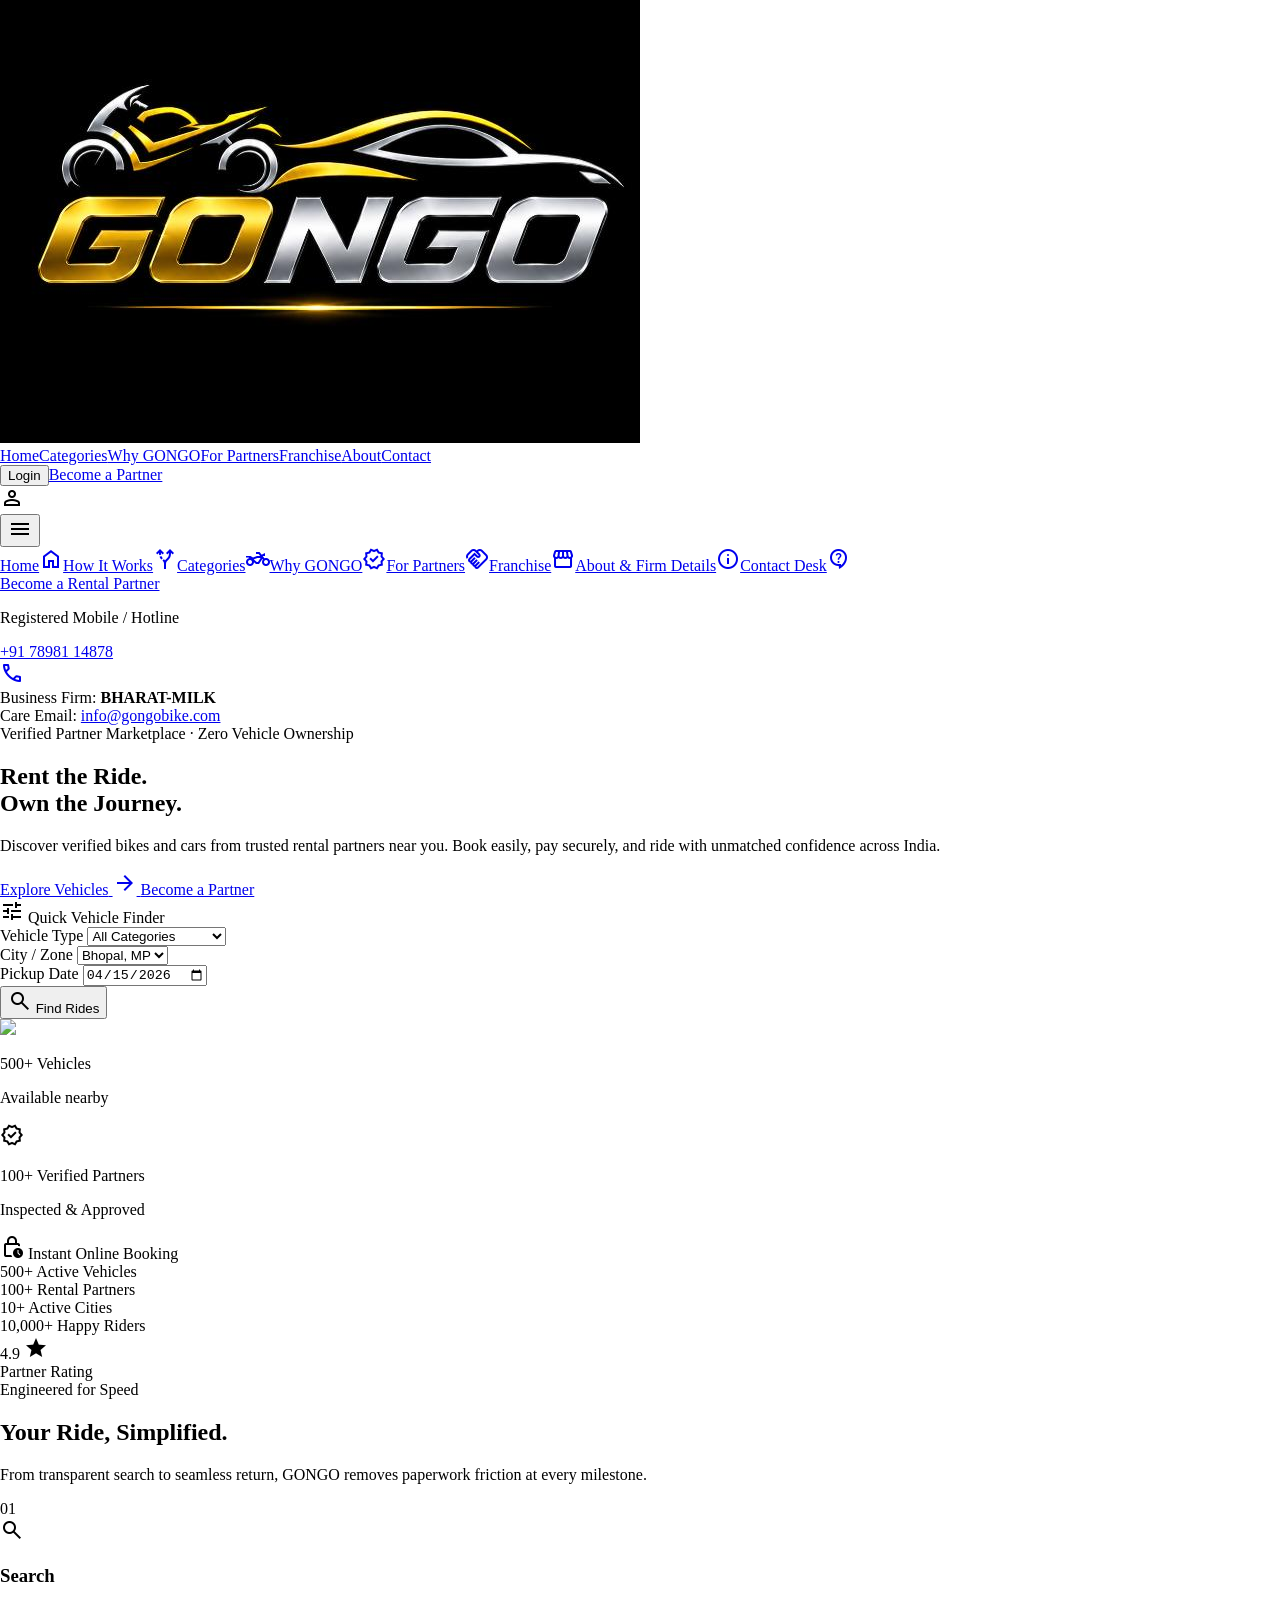
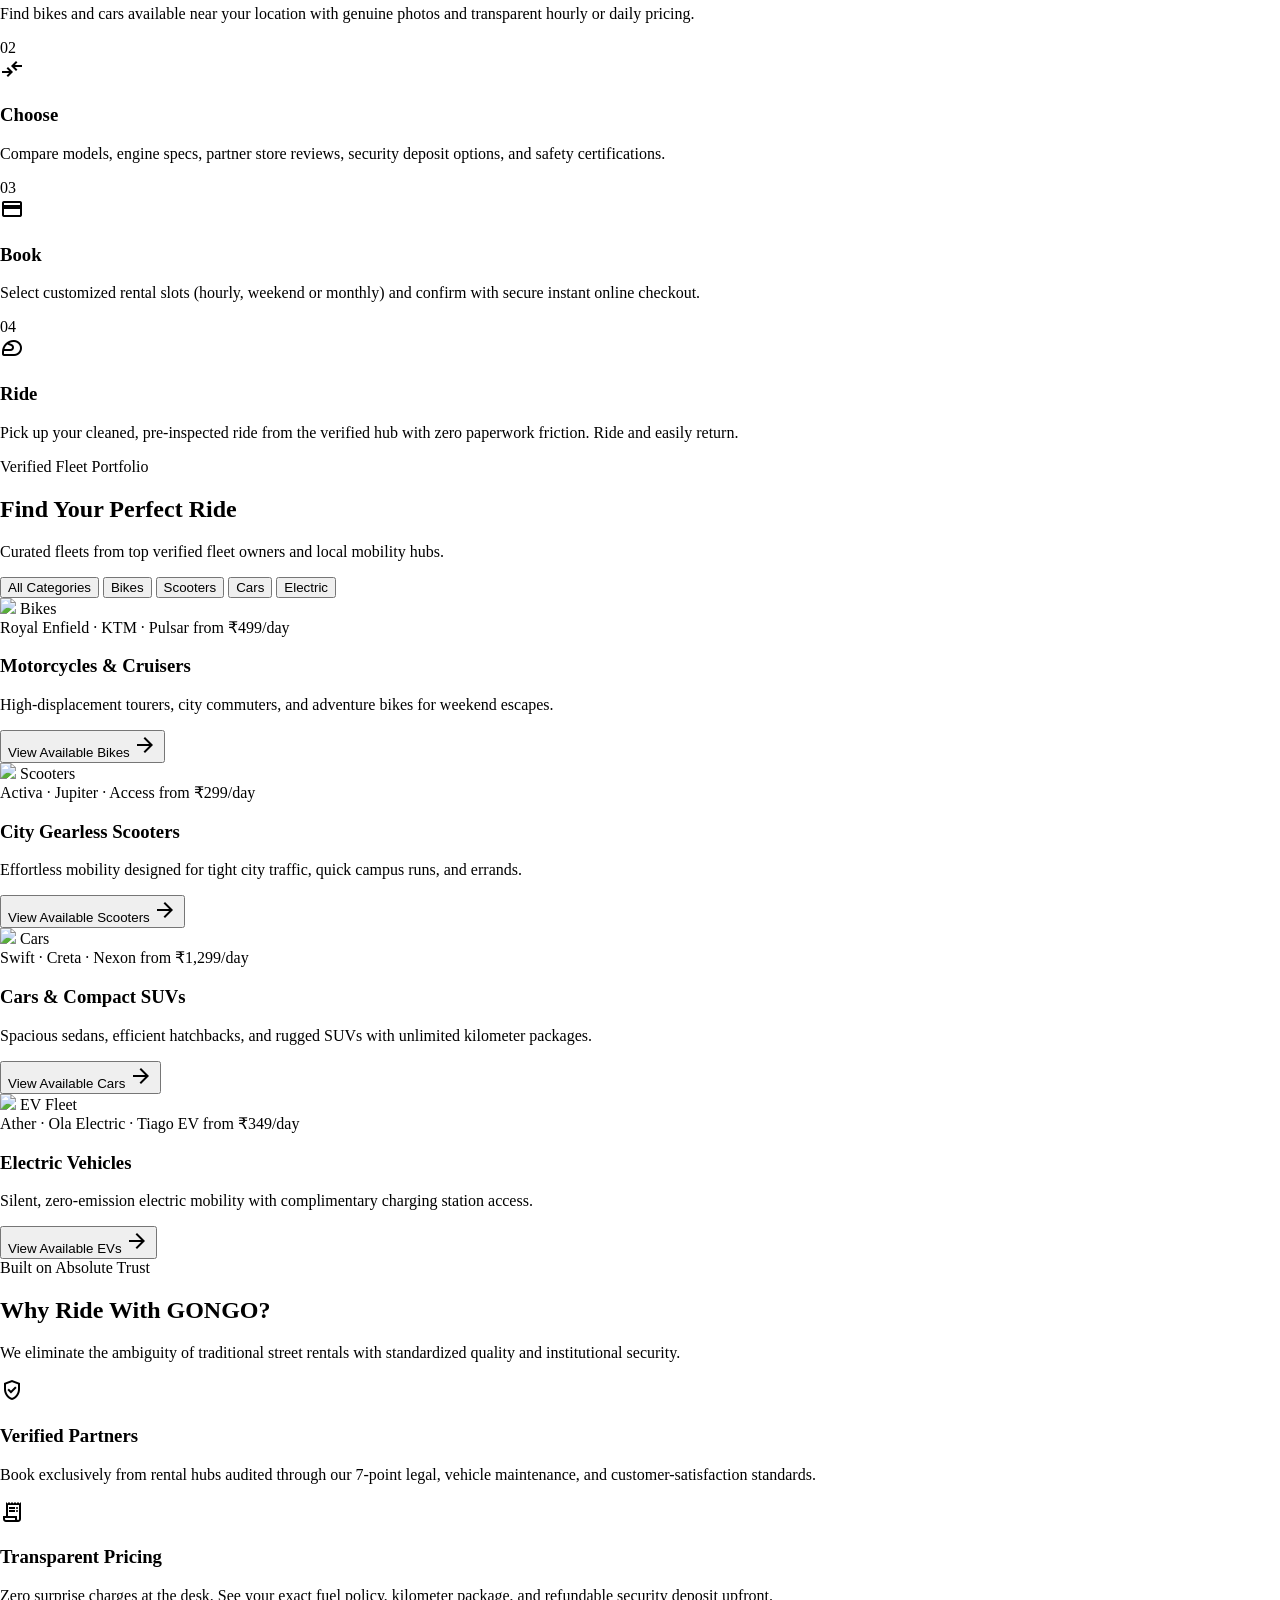
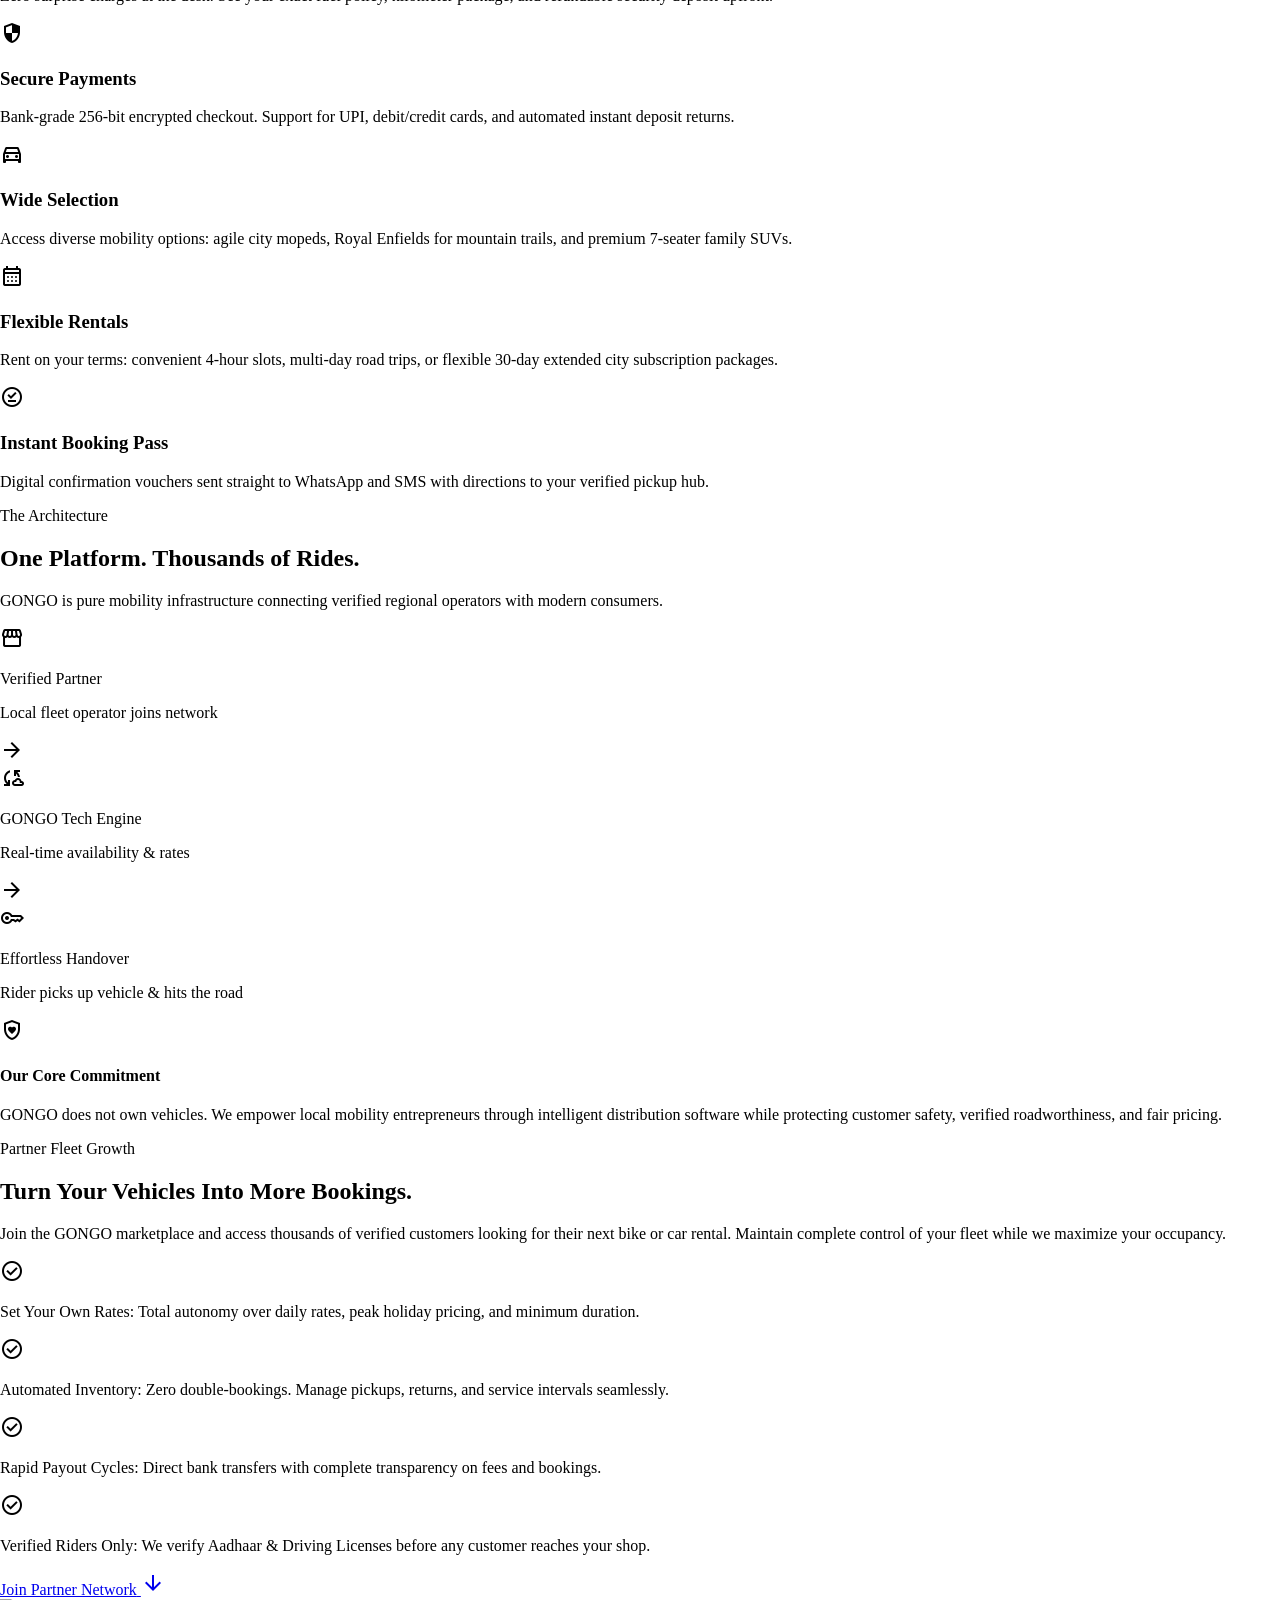
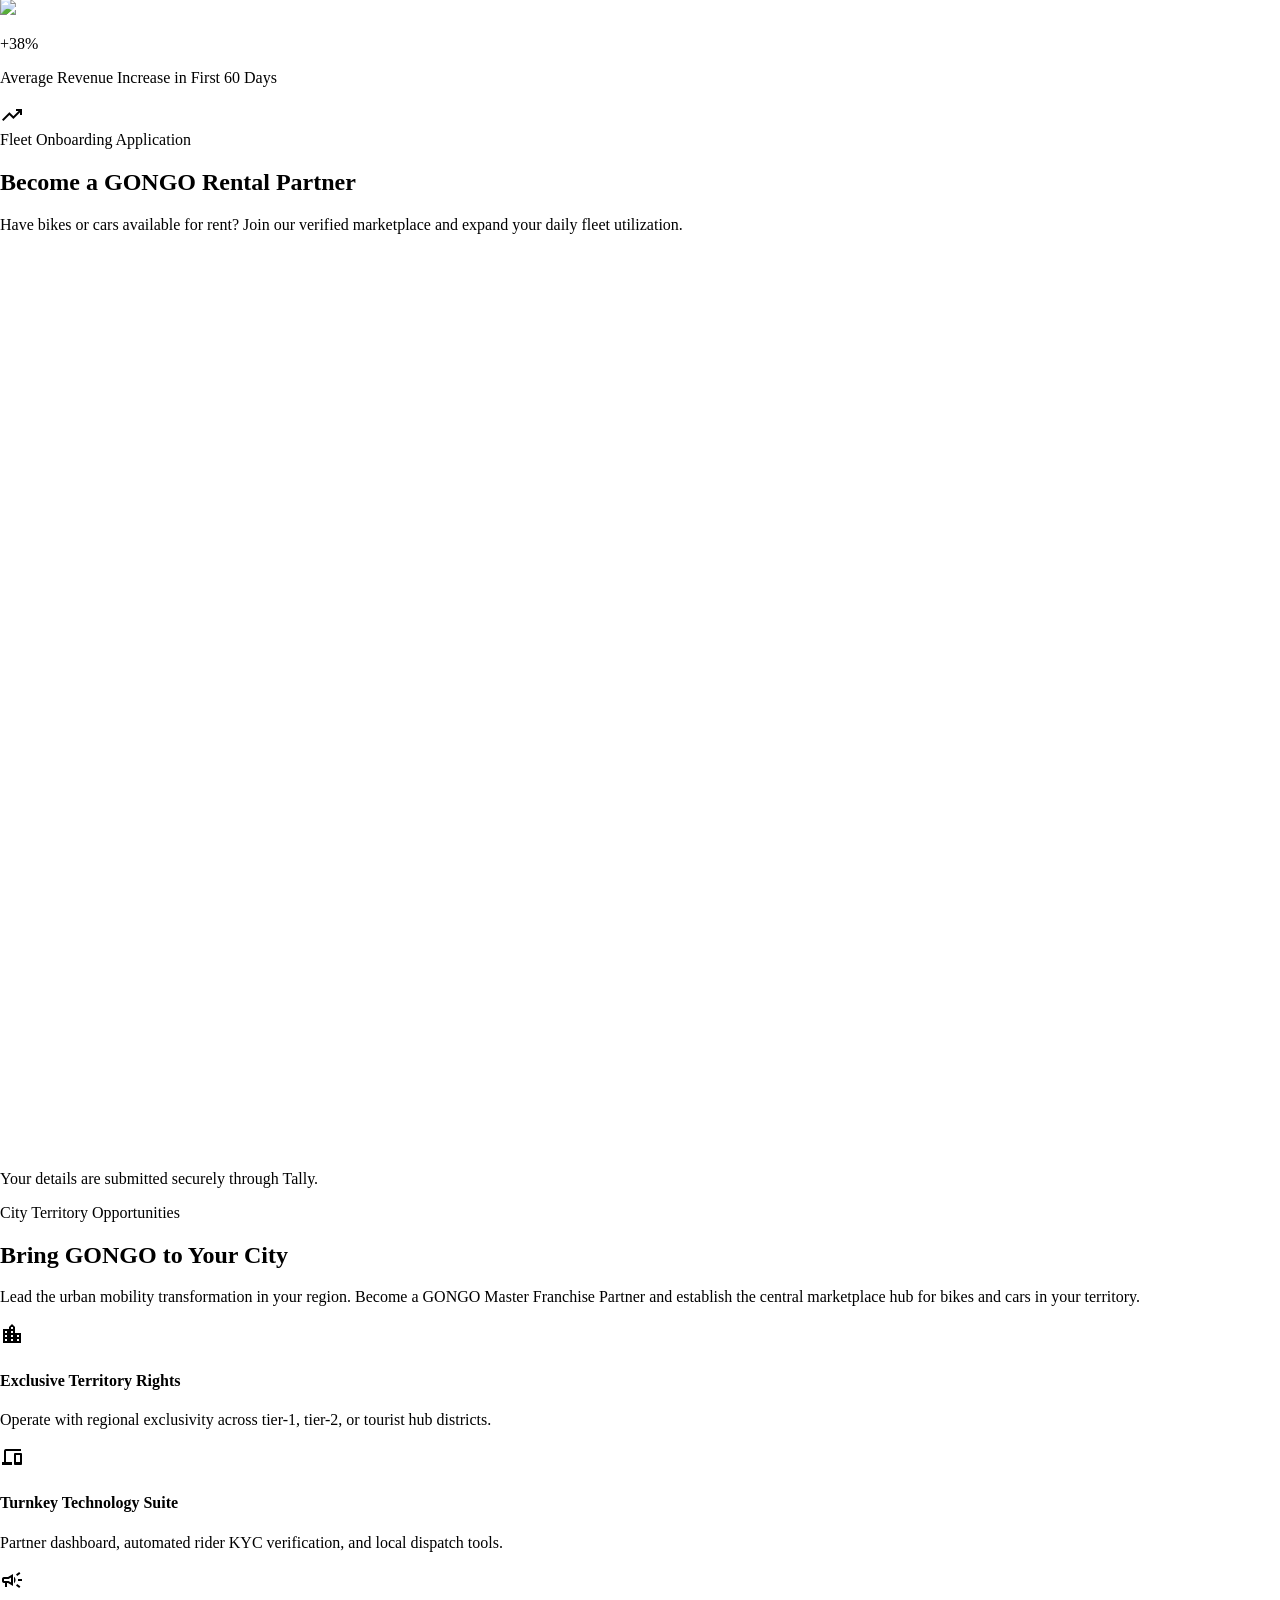
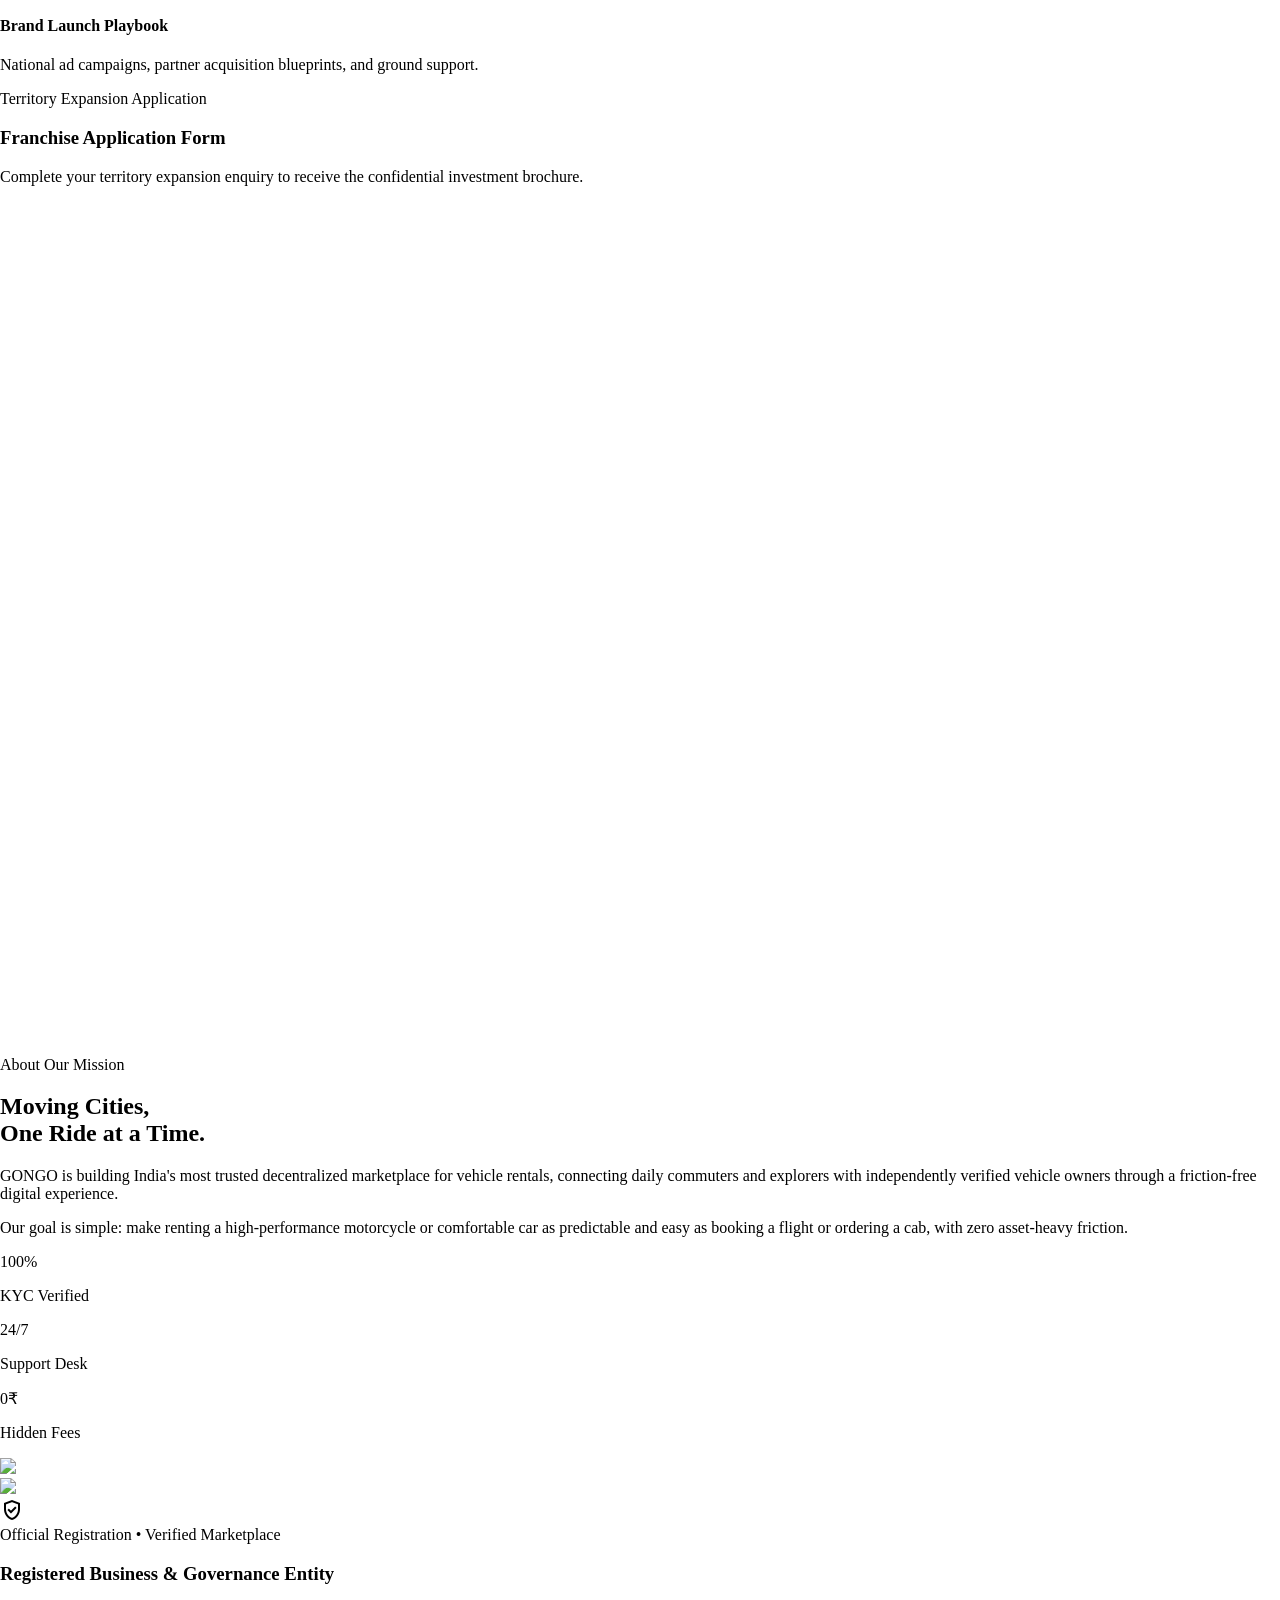
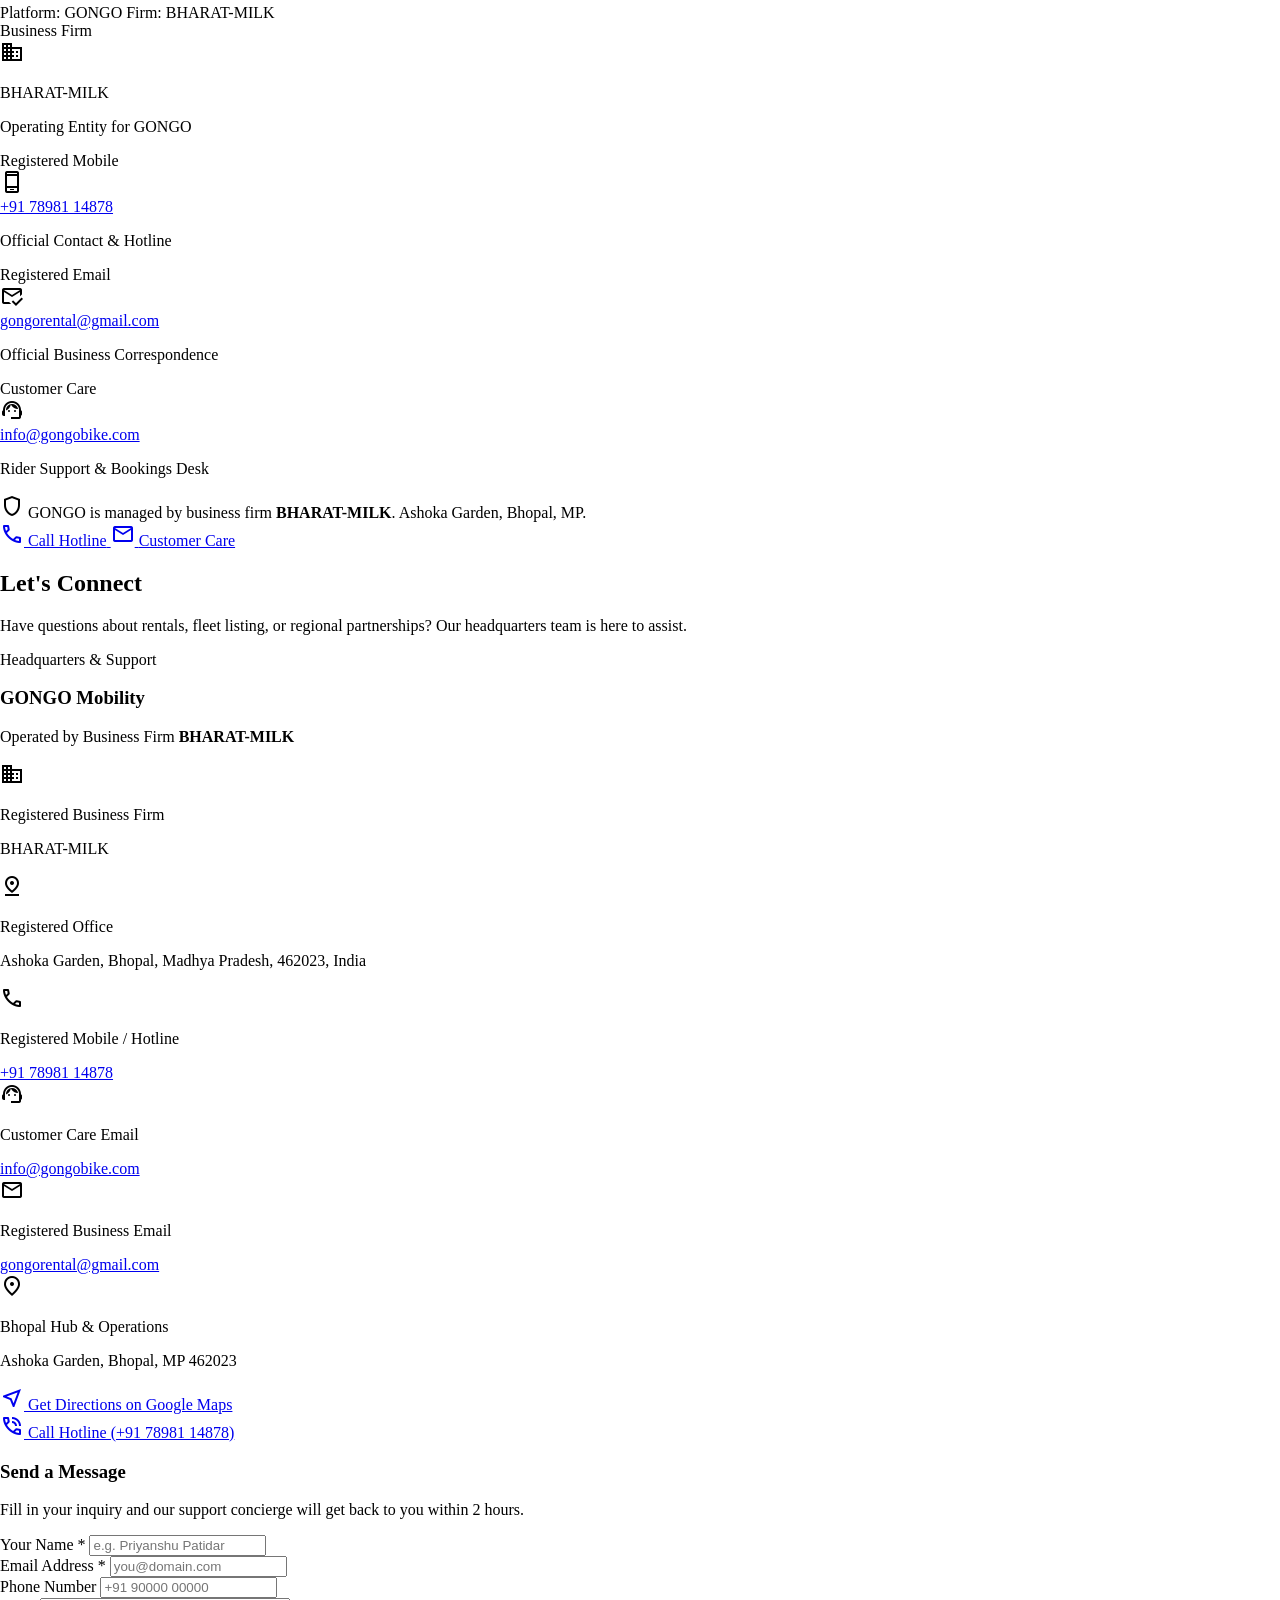
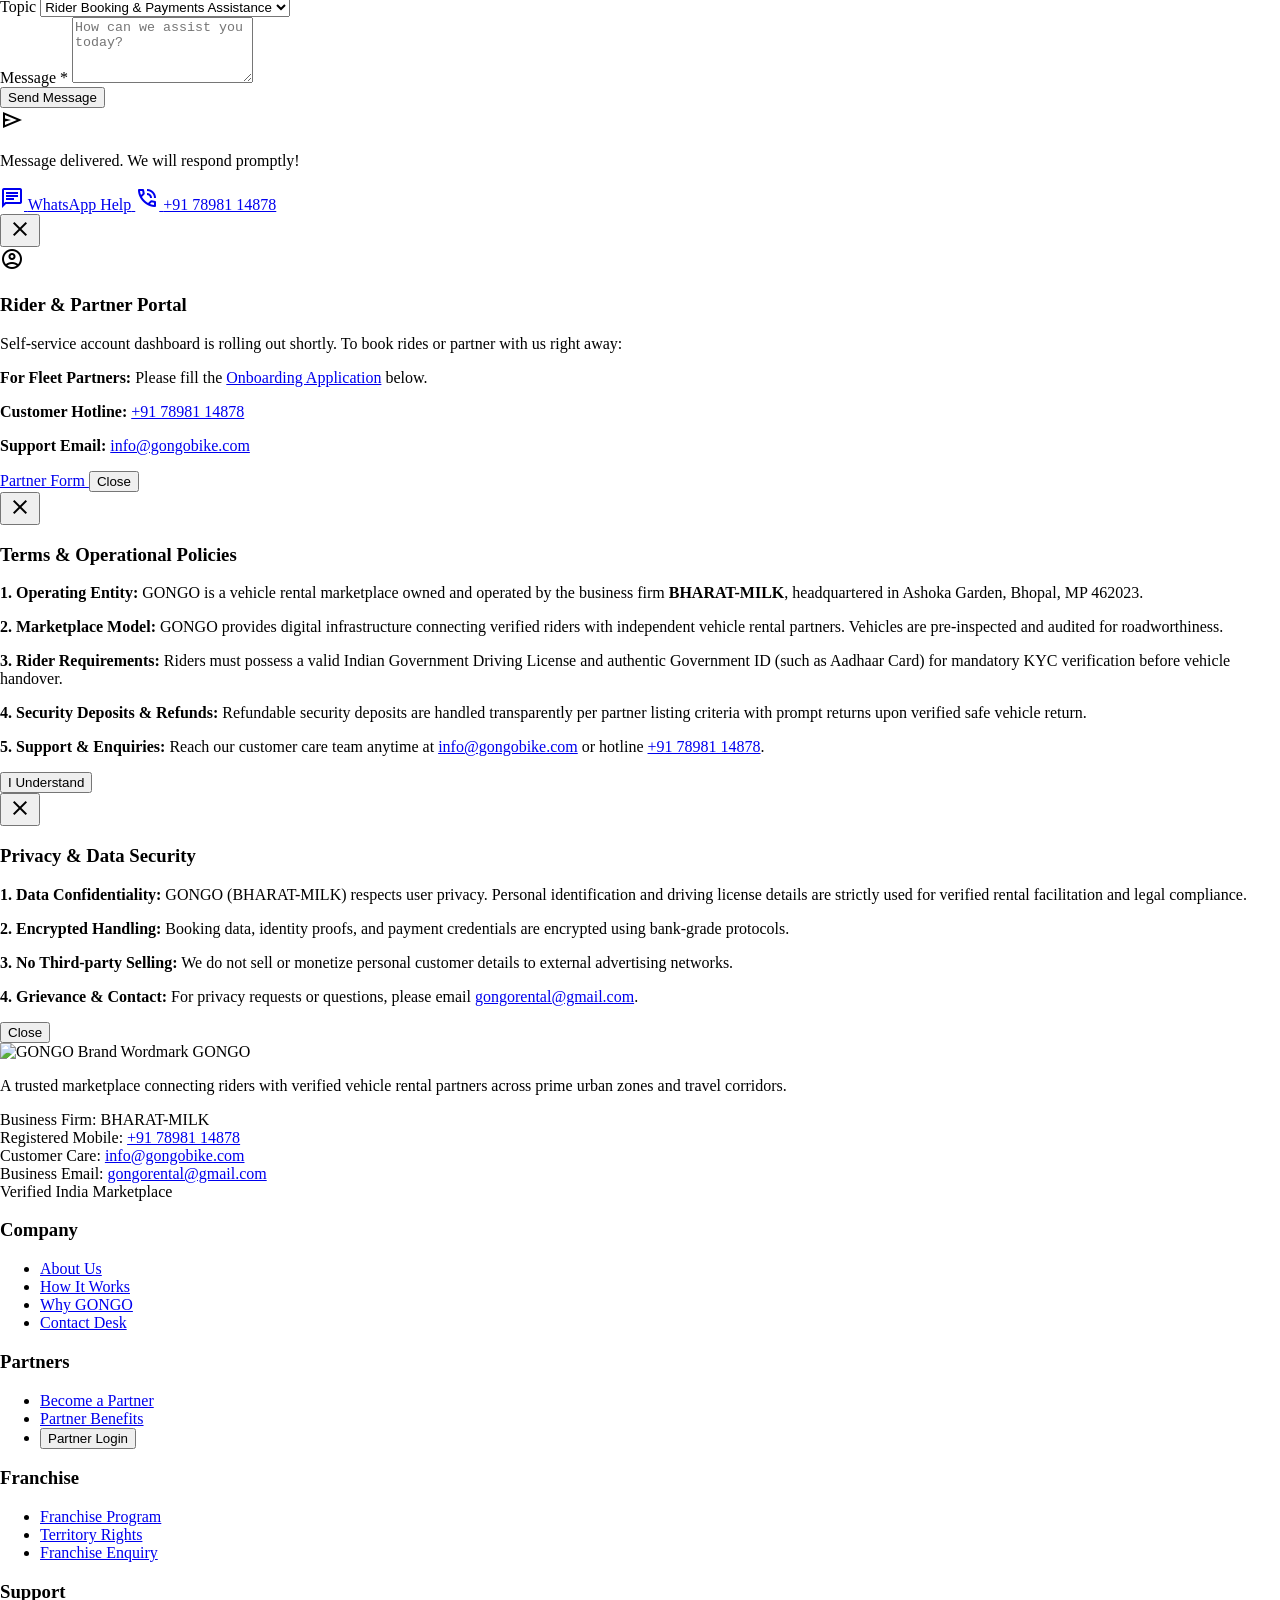
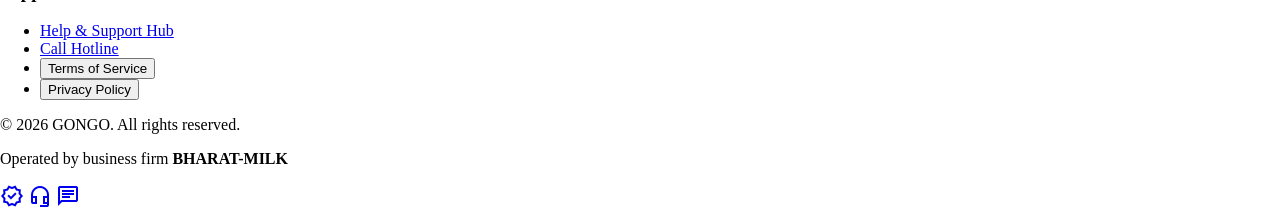
==== commit d70b85ce: "code update" ====
--- a/index.html
+++ b/index.html
@@ -25,7 +25,7 @@
   <script async src="https://tally.so/widgets/embed.js"></script>
 </head>
 <body class="bg-background font-body-md text-on-surface antialiased">
-<header class="fixed top-0 left-0 right-0 z-50 bg-surface/95 backdrop-blur-xl border-b border-border-subtle"><div class="h-20 max-w-7xl mx-auto px-6 lg:px-12 flex items-center justify-between gap-4"><a href="#hero" class="flex items-center gap-3 shrink-0 group"><img alt="GONGO Brand Wordmark" class="h-8 w-auto object-contain transition-transform group-hover:scale-105" src="https://lh3.googleusercontent.com/aida/[base64]"/><span class="font-headline-sm text-headline-sm tracking-tight text-on-surface font-bold">GONGO</span></a><nav class="hidden xl:flex items-center gap-6" data-active-classes="text-primary font-bold"><a aria-current="page" class="transition-colors text-primary font-bold hover:text-brand-orange-hover" data-path="home" href="#hero">Home</a><a class="font-label-md text-label-md text-on-surface-variant hover:text-on-surface transition-colors" data-path="how-it-works" href="#how-it-works">How It Works</a><a class="font-label-md text-label-md text-on-surface-variant hover:text-on-surface transition-colors" data-path="categories" href="#categories">Categories</a><a class="font-label-md text-label-md text-on-surface-variant hover:text-on-surface transition-colors" data-path="why-gongo" href="#why-gongo">Why GONGO</a><a class="font-label-md text-label-md text-on-surface-variant hover:text-on-surface transition-colors" data-path="for-partners" href="#partners">For Partners</a><a class="font-label-md text-label-md text-on-surface-variant hover:text-on-surface transition-colors" data-path="franchise" href="#franchise">Franchise</a><a class="font-label-md text-label-md text-on-surface-variant hover:text-on-surface transition-colors" data-path="about-us" href="#about">About</a><a class="font-label-md text-label-md text-on-surface-variant hover:text-on-surface transition-colors" data-path="contact" href="#contact">Contact</a></nav><div class="flex items-center gap-3 shrink-0"><button class="hidden sm:inline-flex items-center justify-center px-4 py-2 font-label-md text-label-md text-on-surface-variant hover:text-on-surface transition-colors rounded-lg hover:bg-surface-container" type="button" onclick="openLoginModal()">Login</button><a class="hidden sm:inline-flex items-center justify-center px-5 py-2.5 rounded-xl bg-primary-container text-on-primary hover:bg-brand-orange-hover font-label-md text-label-md font-semibold transition-all shadow-sm" data-path="become-partner" href="#partner-form-section">Become a Partner</a><div class="w-8 h-8 rounded-full bg-primary flex items-center justify-center shrink-0 cursor-pointer hover:opacity-90 transition-opacity" onclick="openLoginModal()" title="Account"><span class="material-symbols-outlined text-on-primary text-[18px]">person</span></div><button id="mobile-menu-btn" aria-label="Toggle Navigation Menu" class="xl:hidden p-2 text-on-surface-variant hover:text-on-surface rounded-lg hover:bg-surface-container transition-colors" type="button" onclick="toggleMobileMenu()"><span id="mobile-menu-icon" class="material-symbols-outlined text-[24px]">menu</span></button></div></div><div id="mobile-nav" class="hidden xl:hidden bg-surface-pure border-t border-border-subtle shadow-2xl px-6 py-6 max-h-[85vh] overflow-y-auto"><nav class="flex flex-col space-y-2"><a class="px-3 py-2.5 rounded-xl text-primary font-bold hover:bg-surface-container transition-colors flex items-center justify-between" href="#hero" onclick="toggleMobileMenu()"><span>Home</span><span class="material-symbols-outlined text-[18px]">home</span></a><a class="px-3 py-2.5 rounded-xl text-on-surface font-semibold hover:bg-surface-container transition-colors flex items-center justify-between" href="#how-it-works" onclick="toggleMobileMenu()"><span>How It Works</span><span class="material-symbols-outlined text-[18px]">alt_route</span></a><a class="px-3 py-2.5 rounded-xl text-on-surface font-semibold hover:bg-surface-container transition-colors flex items-center justify-between" href="#categories" onclick="toggleMobileMenu()"><span>Categories</span><span class="material-symbols-outlined text-[18px]">two_wheeler</span></a><a class="px-3 py-2.5 rounded-xl text-on-surface font-semibold hover:bg-surface-container transition-colors flex items-center justify-between" href="#why-gongo" onclick="toggleMobileMenu()"><span>Why GONGO</span><span class="material-symbols-outlined text-[18px]">verified</span></a><a class="px-3 py-2.5 rounded-xl text-on-surface font-semibold hover:bg-surface-container transition-colors flex items-center justify-between" href="#partners" onclick="toggleMobileMenu()"><span>For Partners</span><span class="material-symbols-outlined text-[18px]">handshake</span></a><a class="px-3 py-2.5 rounded-xl text-on-surface font-semibold hover:bg-surface-container transition-colors flex items-center justify-between" href="#franchise" onclick="toggleMobileMenu()"><span>Franchise</span><span class="material-symbols-outlined text-[18px]">storefront</span></a><a class="px-3 py-2.5 rounded-xl text-on-surface font-semibold hover:bg-surface-container transition-colors flex items-center justify-between" href="#about" onclick="toggleMobileMenu()"><span>About &amp; Firm Details</span><span class="material-symbols-outlined text-[18px]">info</span></a><a class="px-3 py-2.5 rounded-xl text-on-surface font-semibold hover:bg-surface-container transition-colors flex items-center justify-between" href="#contact" onclick="toggleMobileMenu()"><span>Contact Desk</span><span class="material-symbols-outlined text-[18px]">contact_support</span></a></nav><div class="mt-5 pt-4 border-t border-border-subtle flex flex-col gap-3"><a class="w-full py-3 rounded-xl bg-primary-container text-on-primary hover:bg-brand-orange-hover font-label-md text-label-md font-semibold text-center transition-all shadow-sm" href="#partner-form-section" onclick="toggleMobileMenu()">Become a Rental Partner</a><div class="p-3.5 rounded-xl bg-surface-container-low flex items-center justify-between"><div><p class="text-[11px] text-text-muted uppercase font-bold tracking-wider">Registered Mobile / Hotline</p><a href="tel:+917898114878" class="text-sm font-bold text-on-surface hover:text-primary-container">+91 78981 14878</a></div><a href="tel:+917898114878" class="w-9 h-9 rounded-full bg-primary-container text-on-primary flex items-center justify-center shadow-sm"><span class="material-symbols-outlined text-[18px]">call</span></a></div><div class="px-3 py-2 text-xs text-text-muted">Business Firm: <strong class="text-on-surface">BHARAT-MILK</strong><br/>Care Email: <a href="mailto:info@gongobike.com" class="text-primary hover:underline">info@gongobike.com</a></div></div></div></header><main class="w-full pt-20 bg-background"><div class="flex flex-col w-full text-on-surface">
+<header class="fixed top-0 left-0 right-0 z-50 bg-surface/95 backdrop-blur-xl border-b border-border-subtle"><div class="h-20 max-w-7xl mx-auto px-6 lg:px-12 flex items-center justify-between gap-4"><a href="#hero" class="flex items-center gap-3 shrink-0 group"><img src="./icon.png" alt="GONGO Brand Wordmark" class="h-14 w-25 rounded-md w-auto object-contain transition-transform group-hover:scale-105" src="https://lh3.googleusercontent.com/aida/[base64]"/></a><nav class="hidden xl:flex items-center gap-6" data-active-classes="text-primary font-bold"><a aria-current="page" class="transition-colors text-primary font-bold hover:text-brand-orange-hover" data-path="home" href="#hero">Home</a><a class="font-label-md text-label-md text-on-surface-variant hover:text-on-surface transition-colors" data-path="categories" href="#categories">Categories</a><a class="font-label-md text-label-md text-on-surface-variant hover:text-on-surface transition-colors" data-path="why-gongo" href="#why-gongo">Why GONGO</a><a class="font-label-md text-label-md text-on-surface-variant hover:text-on-surface transition-colors" data-path="for-partners" href="#partners">For Partners</a><a class="font-label-md text-label-md text-on-surface-variant hover:text-on-surface transition-colors" data-path="franchise" href="#franchise">Franchise</a><a class="font-label-md text-label-md text-on-surface-variant hover:text-on-surface transition-colors" data-path="about-us" href="#about">About</a><a class="font-label-md text-label-md text-on-surface-variant hover:text-on-surface transition-colors" data-path="contact" href="#contact">Contact</a></nav><div class="flex items-center gap-3 shrink-0"><button class="hidden sm:inline-flex items-center justify-center px-4 py-2 font-label-md text-label-md text-on-surface-variant hover:text-on-surface transition-colors rounded-lg hover:bg-surface-container" type="button" onclick="openLoginModal()">Login</button><a class="hidden sm:inline-flex items-center justify-center px-5 py-2.5 rounded-xl bg-primary-container text-on-primary hover:bg-brand-orange-hover font-label-md text-label-md font-semibold transition-all shadow-sm" data-path="become-partner" href="#partner-form-section">Become a Partner</a><div class="w-8 h-8 rounded-full bg-primary flex items-center justify-center shrink-0 cursor-pointer hover:opacity-90 transition-opacity" onclick="openLoginModal()" title="Account"><span class="material-symbols-outlined text-on-primary text-[18px]">person</span></div><button id="mobile-menu-btn" aria-label="Toggle Navigation Menu" class="xl:hidden p-2 text-on-surface-variant hover:text-on-surface rounded-lg hover:bg-surface-container transition-colors" type="button" onclick="toggleMobileMenu()"><span id="mobile-menu-icon" class="material-symbols-outlined text-[24px]">menu</span></button></div></div><div id="mobile-nav" class="hidden xl:hidden bg-surface-pure border-t border-border-subtle shadow-2xl px-6 py-6 max-h-[85vh] overflow-y-auto"><nav class="flex flex-col space-y-2"><a class="px-3 py-2.5 rounded-xl text-primary font-bold hover:bg-surface-container transition-colors flex items-center justify-between" href="#hero" onclick="toggleMobileMenu()"><span>Home</span><span class="material-symbols-outlined text-[18px]">home</span></a><a class="px-3 py-2.5 rounded-xl text-on-surface font-semibold hover:bg-surface-container transition-colors flex items-center justify-between" href="#how-it-works" onclick="toggleMobileMenu()"><span>How It Works</span><span class="material-symbols-outlined text-[18px]">alt_route</span></a><a class="px-3 py-2.5 rounded-xl text-on-surface font-semibold hover:bg-surface-container transition-colors flex items-center justify-between" href="#categories" onclick="toggleMobileMenu()"><span>Categories</span><span class="material-symbols-outlined text-[18px]">two_wheeler</span></a><a class="px-3 py-2.5 rounded-xl text-on-surface font-semibold hover:bg-surface-container transition-colors flex items-center justify-between" href="#why-gongo" onclick="toggleMobileMenu()"><span>Why GONGO</span><span class="material-symbols-outlined text-[18px]">verified</span></a><a class="px-3 py-2.5 rounded-xl text-on-surface font-semibold hover:bg-surface-container transition-colors flex items-center justify-between" href="#partners" onclick="toggleMobileMenu()"><span>For Partners</span><span class="material-symbols-outlined text-[18px]">handshake</span></a><a class="px-3 py-2.5 rounded-xl text-on-surface font-semibold hover:bg-surface-container transition-colors flex items-center justify-between" href="#franchise" onclick="toggleMobileMenu()"><span>Franchise</span><span class="material-symbols-outlined text-[18px]">storefront</span></a><a class="px-3 py-2.5 rounded-xl text-on-surface font-semibold hover:bg-surface-container transition-colors flex items-center justify-between" href="#about" onclick="toggleMobileMenu()"><span>About &amp; Firm Details</span><span class="material-symbols-outlined text-[18px]">info</span></a><a class="px-3 py-2.5 rounded-xl text-on-surface font-semibold hover:bg-surface-container transition-colors flex items-center justify-between" href="#contact" onclick="toggleMobileMenu()"><span>Contact Desk</span><span class="material-symbols-outlined text-[18px]">contact_support</span></a></nav><div class="mt-5 pt-4 border-t border-border-subtle flex flex-col gap-3"><a class="w-full py-3 rounded-xl bg-primary-container text-on-primary hover:bg-brand-orange-hover font-label-md text-label-md font-semibold text-center transition-all shadow-sm" href="#partner-form-section" onclick="toggleMobileMenu()">Become a Rental Partner</a><div class="p-3.5 rounded-xl bg-surface-container-low flex items-center justify-between"><div><p class="text-[11px] text-text-muted uppercase font-bold tracking-wider">Registered Mobile / Hotline</p><a href="tel:+917898114878" class="text-sm font-bold text-on-surface hover:text-primary-container">+91 78981 14878</a></div><a href="tel:+917898114878" class="w-9 h-9 rounded-full bg-primary-container text-on-primary flex items-center justify-center shadow-sm"><span class="material-symbols-outlined text-[18px]">call</span></a></div><div class="px-3 py-2 text-xs text-text-muted">Business Firm: <strong class="text-on-surface">BHARAT-MILK</strong><br/>Care Email: <a href="mailto:info@gongobike.com" class="text-primary hover:underline">info@gongobike.com</a></div></div></div></header><main class="w-full pt-20 bg-background"><div class="flex flex-col w-full text-on-surface">
 <!-- 1. HERO SECTION -->
 <section class="relative w-full max-w-7xl mx-auto px-6 lg:px-12 pt-8 pb-16 lg:pt-14 lg:pb-24" id="hero">
 <div class="grid grid-cols-1 lg:grid-cols-12 gap-12 lg:gap-8 items-center">
